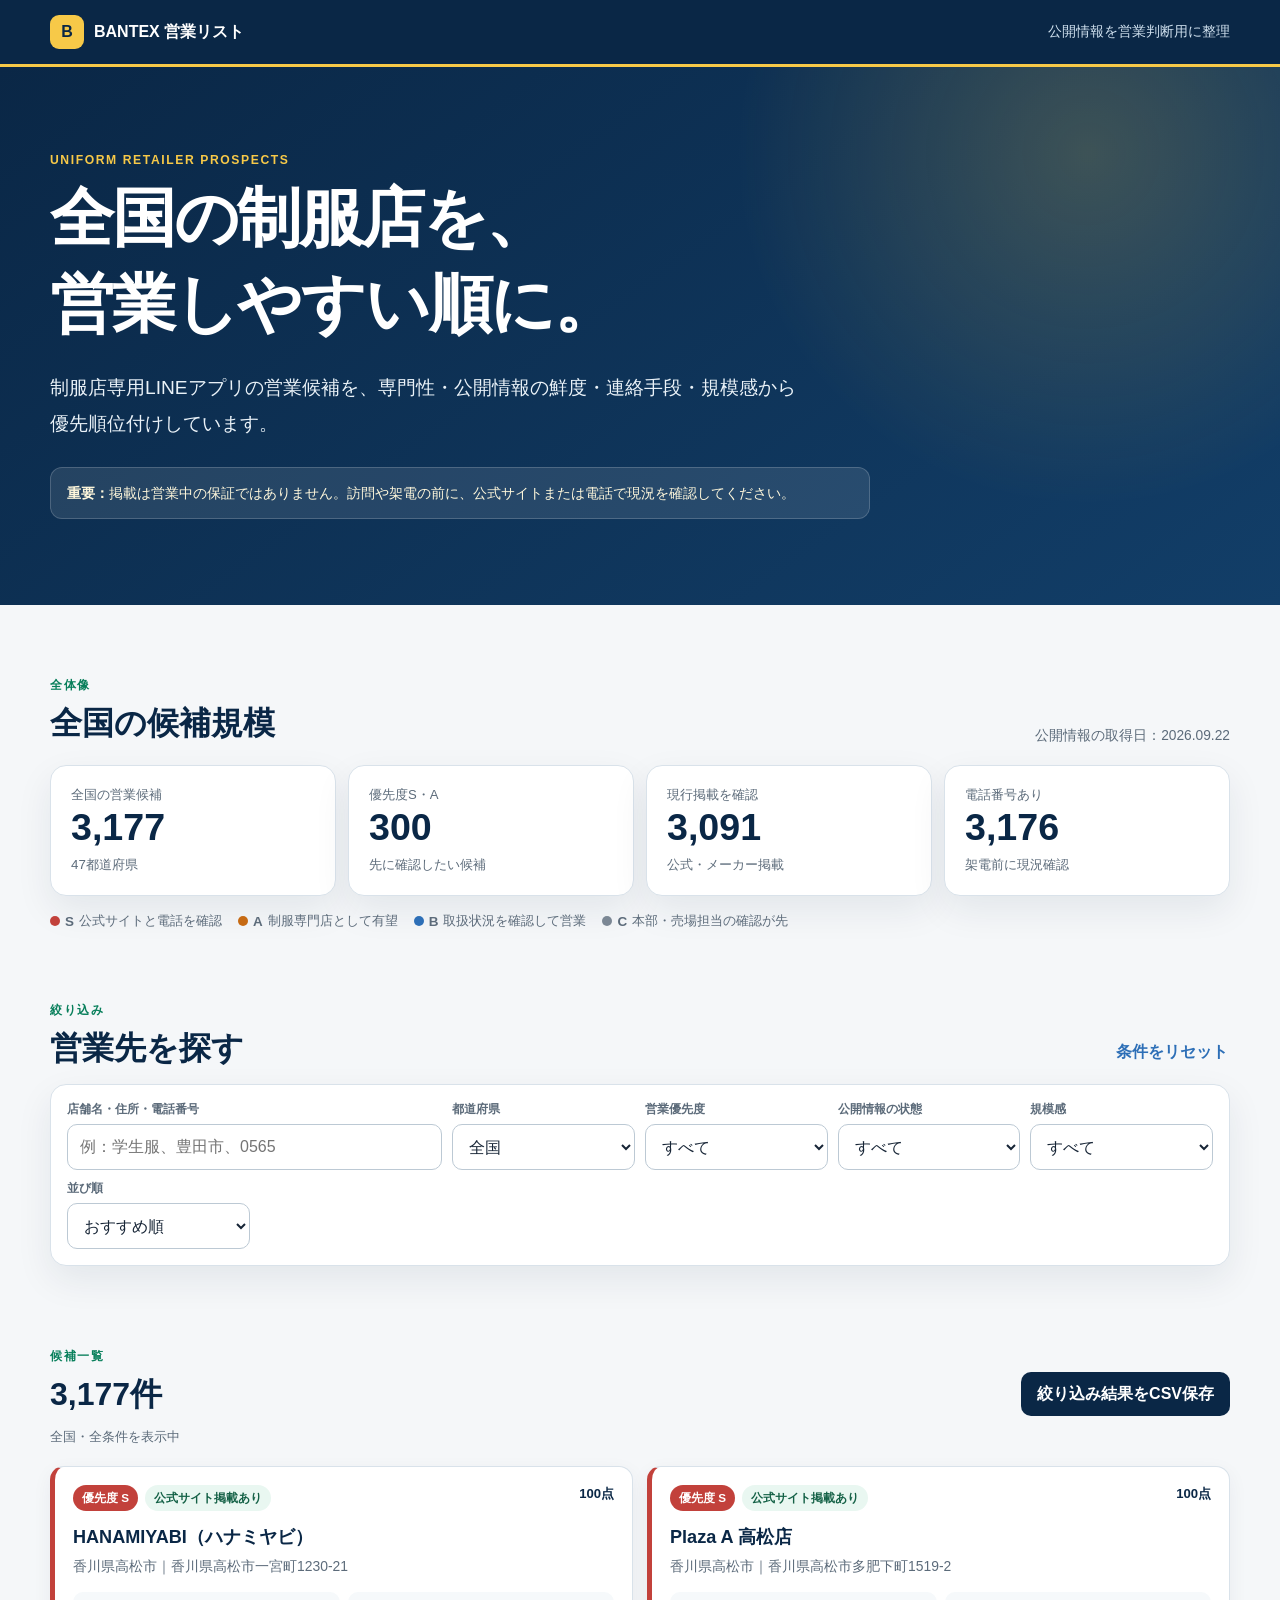
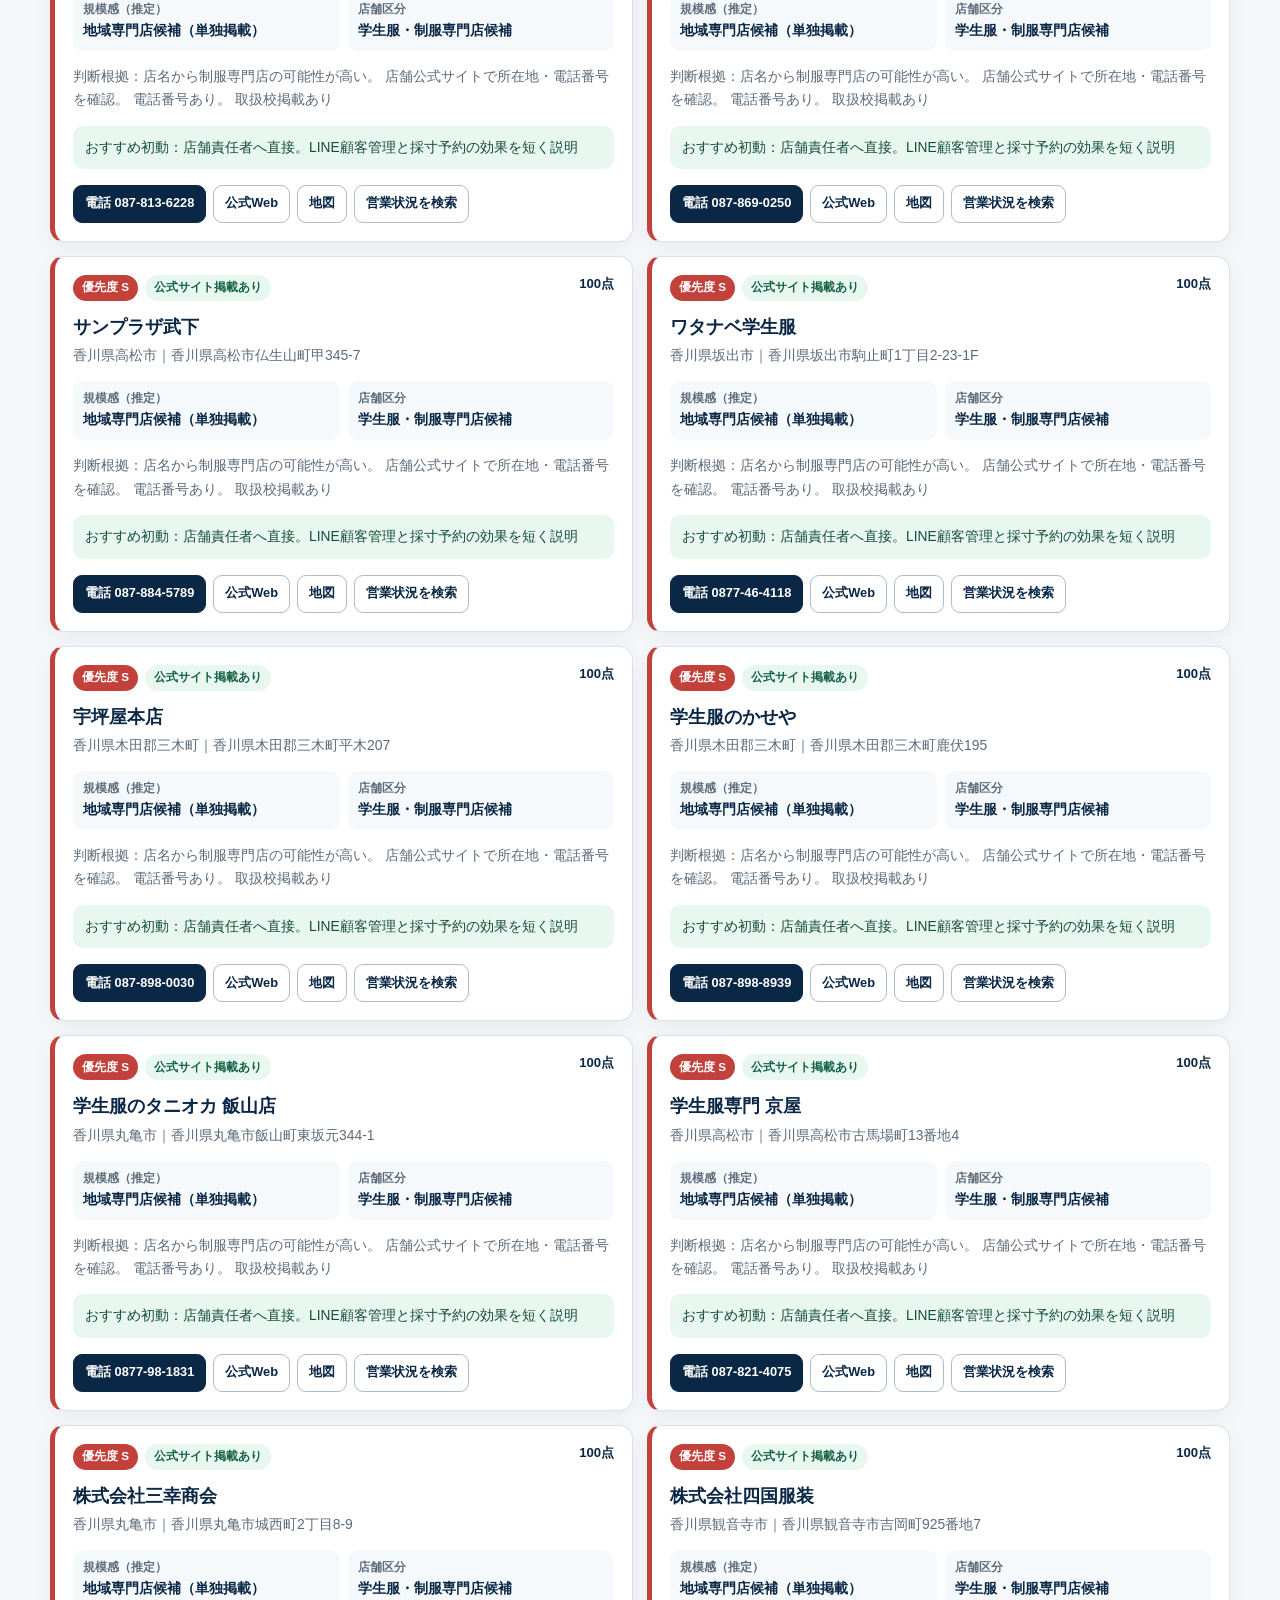
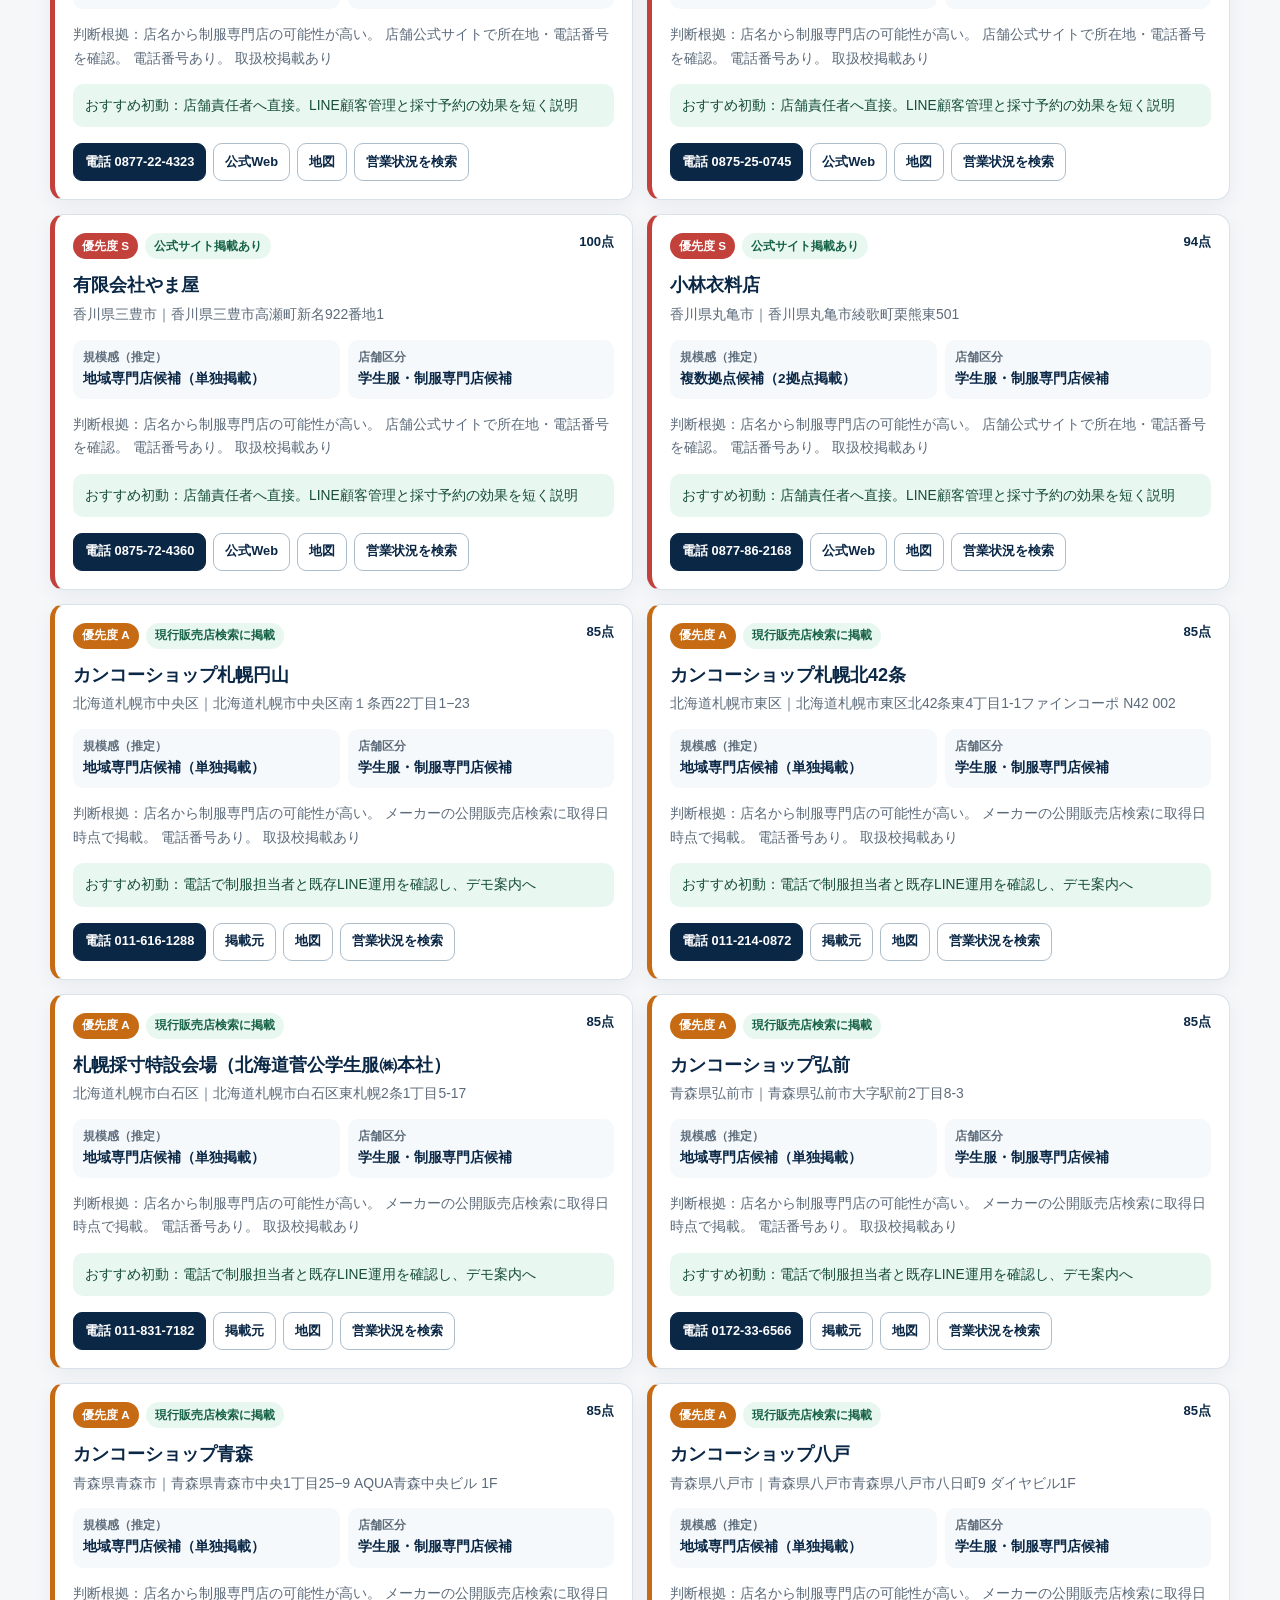
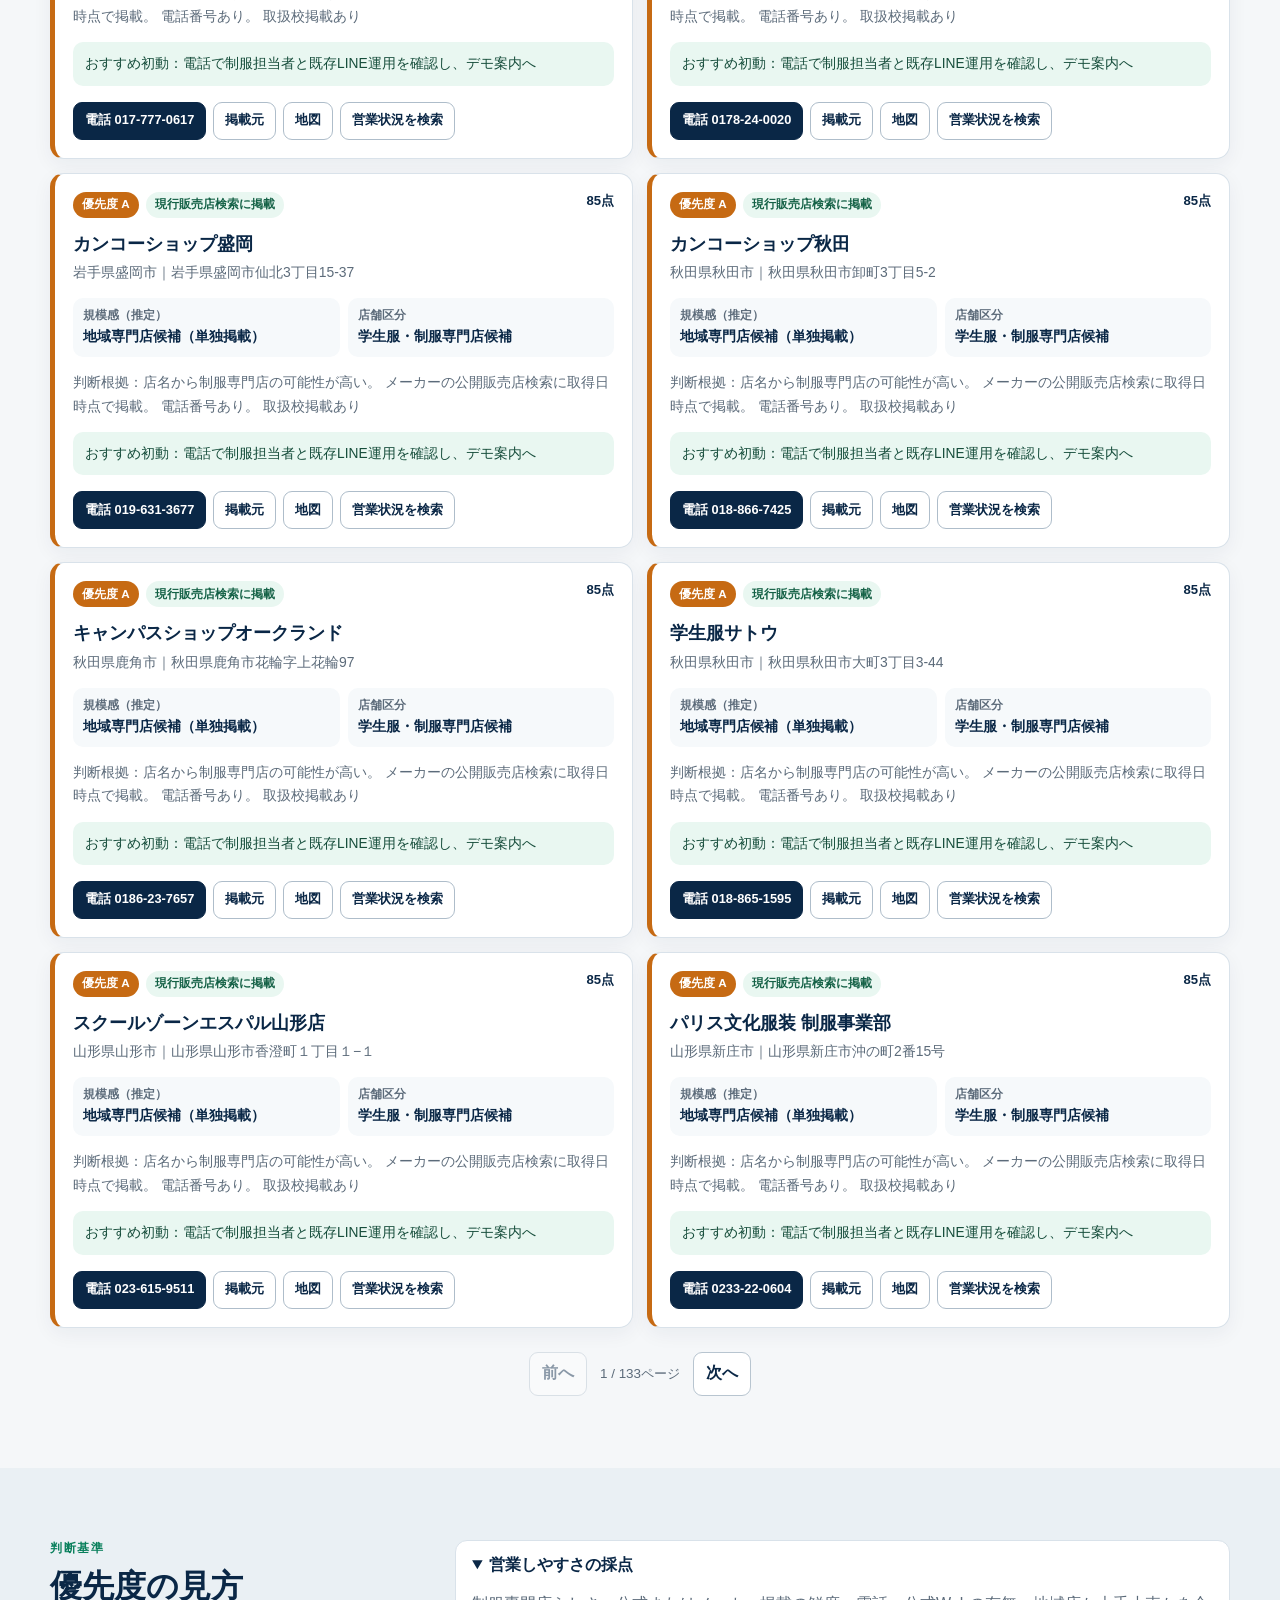
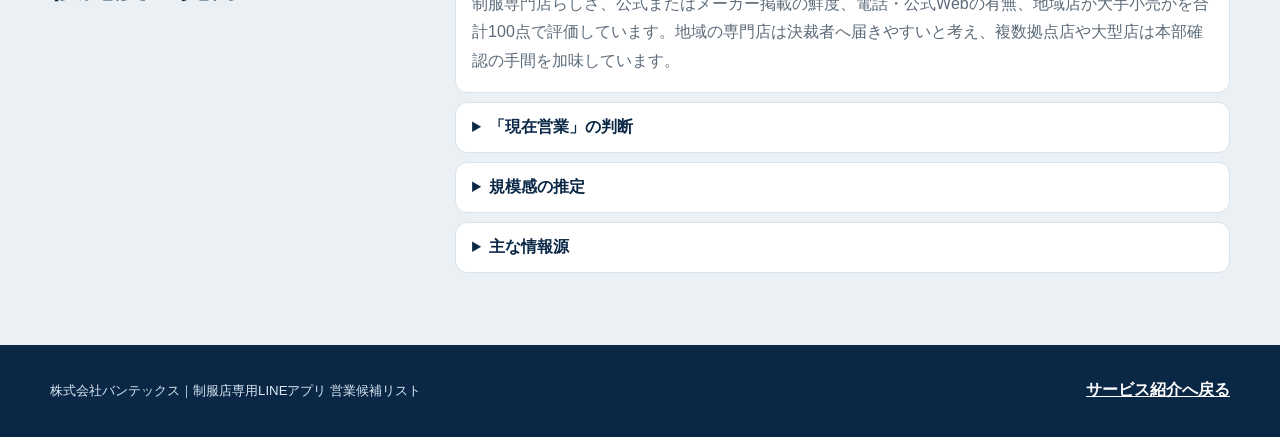
==== prospects/index.html @ 1dffc07b "Publish national uniform shop prospect directory" ====
<!doctype html>
<html lang="ja">
<head>
  <meta charset="utf-8">
  <meta name="viewport" content="width=device-width, initial-scale=1, viewport-fit=cover">
  <title>全国制服店 営業候補リスト｜BANTEX</title>
  <meta name="description" content="全国の制服販売店を、公開情報の鮮度、店舗規模の推定、営業しやすさで整理した営業候補一覧です。">
  <meta name="robots" content="noindex,nofollow,noarchive">
  <meta name="theme-color" content="#0a2746">
  <link rel="stylesheet" href="styles.css">
</head>
<body>
  <a class="skip-link" href="#results">一覧へ移動</a>

  <header class="site-header">
    <div class="header-inner">
      <a class="brand" href="../" aria-label="制服店専用LINEアプリの紹介ページへ戻る">
        <span class="brand-mark" aria-hidden="true">B</span>
        <span>BANTEX 営業リスト</span>
      </a>
      <p class="header-note">公開情報を営業判断用に整理</p>
    </div>
  </header>

  <main>
    <section class="hero" aria-labelledby="page-title">
      <div class="hero-inner">
        <p class="eyebrow">UNIFORM RETAILER PROSPECTS</p>
        <h1 id="page-title"><span class="phrase">全国の制服店を、</span><span class="phrase">営業しやすい順に。</span></h1>
        <p class="lead">制服店専用LINEアプリの営業候補を、専門性・公開情報の鮮度・連絡手段・規模感から優先順位付けしています。</p>
        <p class="caution"><strong>重要：</strong>掲載は営業中の保証ではありません。訪問や架電の前に、公式サイトまたは電話で現況を確認してください。</p>
      </div>
    </section>

    <section class="summary-section" aria-labelledby="summary-title">
      <div class="section-inner">
        <div class="section-heading">
          <div>
            <p class="section-kicker">全体像</p>
            <h2 id="summary-title">全国の候補規模</h2>
          </div>
          <p id="updatedAt" class="updated-at">集計中</p>
        </div>
        <div class="summary-grid" id="summaryGrid" aria-live="polite"></div>
        <div class="legend" aria-label="営業優先度の説明">
          <span><i class="priority-dot priority-s"></i><strong>S</strong> 公式サイトと電話を確認</span>
          <span><i class="priority-dot priority-a"></i><strong>A</strong> 制服専門店として有望</span>
          <span><i class="priority-dot priority-b"></i><strong>B</strong> 取扱状況を確認して営業</span>
          <span><i class="priority-dot priority-c"></i><strong>C</strong> 本部・売場担当の確認が先</span>
        </div>
      </div>
    </section>

    <section class="controls-section" aria-labelledby="filter-title">
      <div class="section-inner">
        <div class="section-heading compact">
          <div>
            <p class="section-kicker">絞り込み</p>
            <h2 id="filter-title">営業先を探す</h2>
          </div>
          <button id="resetButton" class="text-button" type="button">条件をリセット</button>
        </div>

        <form id="filterForm" class="filter-grid" role="search">
          <label class="field field-wide">
            <span>店舗名・住所・電話番号</span>
            <input id="searchInput" type="search" placeholder="例：学生服、豊田市、0565" autocomplete="off">
          </label>
          <label class="field">
            <span>都道府県</span>
            <select id="prefectureSelect"><option value="">全国</option></select>
          </label>
          <label class="field">
            <span>営業優先度</span>
            <select id="prioritySelect">
              <option value="">すべて</option>
              <option value="S">S：最優先</option>
              <option value="A">A：優先</option>
              <option value="B">B：確認後</option>
              <option value="C">C：低め</option>
            </select>
          </label>
          <label class="field">
            <span>公開情報の状態</span>
            <select id="statusSelect">
              <option value="">すべて</option>
              <option value="high">公式サイト掲載あり</option>
              <option value="medium">現行販売店検索に掲載</option>
              <option value="check">古い掲載・要確認</option>
            </select>
          </label>
          <label class="field">
            <span>規模感</span>
            <select id="scaleSelect">
              <option value="">すべて</option>
              <option value="specialist">地域専門店</option>
              <option value="multi">複数拠点候補</option>
              <option value="local">地域小売店</option>
              <option value="large">大型小売・百貨店等</option>
            </select>
          </label>
          <label class="field">
            <span>並び順</span>
            <select id="sortSelect">
              <option value="priority">おすすめ順</option>
              <option value="prefecture">都道府県順</option>
              <option value="name">店舗名順</option>
            </select>
          </label>
        </form>
      </div>
    </section>

    <section id="results" class="results-section" aria-labelledby="results-title">
      <div class="section-inner">
        <div class="results-toolbar">
          <div>
            <p class="section-kicker">候補一覧</p>
            <h2 id="results-title"><span id="resultCount">0</span>件</h2>
          </div>
          <button id="downloadButton" class="download-button" type="button">絞り込み結果をCSV保存</button>
        </div>

        <div id="activeFilters" class="active-filters" aria-live="polite"></div>
        <div id="storeList" class="store-list"></div>
        <p id="emptyState" class="empty-state" hidden>条件に一致する候補がありません。絞り込み条件を変えてください。</p>
        <nav id="pagination" class="pagination" aria-label="一覧のページ送り"></nav>
      </div>
    </section>

    <section class="method-section" aria-labelledby="method-title">
      <div class="section-inner method-grid">
        <div>
          <p class="section-kicker">判断基準</p>
          <h2 id="method-title">優先度の見方</h2>
        </div>
        <div class="method-copy">
          <details open>
            <summary>営業しやすさの採点</summary>
            <p>制服専門店らしさ、公式またはメーカー掲載の鮮度、電話・公式Webの有無、地域店か大手小売かを合計100点で評価しています。地域の専門店は決裁者へ届きやすいと考え、複数拠点店や大型店は本部確認の手間を加味しています。</p>
          </details>
          <details>
            <summary>「現在営業」の判断</summary>
            <p>「公式サイト掲載あり」は店舗公式ページ、「現行販売店検索に掲載」はカンコー学生服の公開検索で取得日に掲載を確認したものです。どちらも営業中を保証するものではありません。「古い掲載・要確認」は掲載日の古い福井県の販売店情報で、電話確認を前提にしています。</p>
          </details>
          <details>
            <summary>規模感の推定</summary>
            <p>店舗名、業態、同系列と考えられる掲載拠点数から「地域専門店」「複数拠点候補」「地域小売店」「大型小売・百貨店等」に分類しています。法人規模や売上高を確認したものではないため、営業前の仮説として使用してください。</p>
          </details>
          <details>
            <summary>主な情報源</summary>
            <p><a href="https://kanko-gakuseifuku.co.jp/shopinfo/map" target="_blank" rel="noopener noreferrer">カンコー学生服 全国販売店検索</a>、<a href="http://www.yamako8.info/school/" target="_blank" rel="noopener noreferrer">山耕学生服販売店ナビ</a>、香川県内店舗の公式サイトです。各カードの「掲載元」「公式Web」「地図」「営業状況を検索」から確認できます。</p>
          </details>
        </div>
      </div>
    </section>
  </main>

  <footer>
    <div class="footer-inner">
      <p>株式会社バンテックス｜制服店専用LINEアプリ 営業候補リスト</p>
      <a href="../">サービス紹介へ戻る</a>
    </div>
  </footer>

  <script src="stores.js"></script>
  <script src="app.js"></script>
</body>
</html>
---- prospects/styles.css ----
:root {
  color-scheme: light;
  --navy: #0a2746;
  --navy-2: #123e68;
  --green: #087f5b;
  --green-pale: #e9f7f1;
  --yellow: #f7c948;
  --red: #c2413b;
  --orange: #c66a13;
  --blue: #2d6fb7;
  --ink: #172536;
  --muted: #5c6b7a;
  --line: #d9e2ea;
  --paper: #f5f7f9;
  --white: #fff;
  --shadow: 0 14px 36px rgba(10, 39, 70, .08);
}

*, *::before, *::after { box-sizing: border-box; }

html {
  scroll-behavior: smooth;
  background: var(--paper);
}

body {
  margin: 0;
  min-width: 0;
  color: var(--ink);
  background: var(--paper);
  font-family: "Noto Sans JP", "Hiragino Sans", "Yu Gothic", "YuGothic", sans-serif;
  line-break: strict;
}

button, input, select { font: inherit; }
button, a { -webkit-tap-highlight-color: transparent; }
a { color: var(--blue); }

.skip-link {
  position: fixed;
  z-index: 100;
  top: 8px;
  left: 8px;
  padding: 10px 14px;
  color: #fff;
  background: var(--navy);
  border-radius: 8px;
  transform: translateY(-160%);
}
.skip-link:focus { transform: none; }

.site-header {
  color: #fff;
  background: var(--navy);
  border-bottom: 3px solid var(--yellow);
}

.header-inner,
.hero-inner,
.section-inner,
.footer-inner {
  width: min(1180px, calc(100% - 32px));
  margin-inline: auto;
}

.header-inner {
  min-height: 64px;
  display: flex;
  align-items: center;
  justify-content: space-between;
  gap: 16px;
}

.brand {
  min-width: 0;
  display: inline-flex;
  align-items: center;
  gap: 10px;
  color: #fff;
  font-weight: 800;
  text-decoration: none;
}

.brand-mark {
  width: 34px;
  height: 34px;
  flex: 0 0 34px;
  display: grid;
  place-items: center;
  color: var(--navy);
  background: var(--yellow);
  border-radius: 9px;
}

.header-note { margin: 0; color: #cfe0ee; font-size: .85rem; }

.hero {
  color: #fff;
  background:
    radial-gradient(circle at 85% 16%, rgba(247, 201, 72, .2), transparent 22rem),
    linear-gradient(145deg, var(--navy) 0%, var(--navy-2) 100%);
}

.hero-inner { padding-block: clamp(46px, 7vw, 86px); }
.eyebrow, .section-kicker {
  margin: 0 0 8px;
  color: var(--green);
  font-size: .76rem;
  font-weight: 900;
  letter-spacing: .13em;
}
.hero .eyebrow { color: var(--yellow); }

h1, h2, h3 {
  line-height: 1.35;
  line-break: strict;
  text-wrap: balance;
}

h1 {
  max-width: 850px;
  margin: 0;
  font-size: clamp(2rem, 5vw, 4.2rem);
  letter-spacing: -.035em;
}

h2 { margin: 0; color: var(--navy); font-size: clamp(1.4rem, 3vw, 2rem); }
h3 { margin: 0; color: var(--navy); font-size: 1.13rem; }
.phrase { display: inline-block; max-width: 100%; white-space: nowrap; }
.lead {
  max-width: 760px;
  margin: 22px 0 0;
  color: #eaf2f8;
  font-size: clamp(1rem, 1.8vw, 1.2rem);
  line-height: 1.9;
  text-wrap: pretty;
}

.caution {
  max-width: 820px;
  margin: 24px 0 0;
  padding: 13px 16px;
  color: #fff8dc;
  background: rgba(255, 255, 255, .1);
  border: 1px solid rgba(255, 255, 255, .18);
  border-radius: 12px;
  font-size: .9rem;
  line-height: 1.7;
}

.summary-section,
.controls-section,
.results-section,
.method-section { padding-block: clamp(36px, 6vw, 72px); }
.controls-section { padding-top: 0; }
.results-section { padding-top: 10px; }
.method-section { background: #eaf0f4; }

.section-heading,
.results-toolbar {
  display: flex;
  align-items: end;
  justify-content: space-between;
  gap: 18px;
  margin-bottom: 20px;
}

.section-heading.compact { margin-bottom: 14px; }
.updated-at { margin: 0; color: var(--muted); font-size: .86rem; text-align: right; }

.summary-grid {
  display: grid;
  grid-template-columns: repeat(4, minmax(0, 1fr));
  gap: 12px;
}

.summary-card {
  min-width: 0;
  padding: 20px;
  background: var(--white);
  border: 1px solid var(--line);
  border-radius: 16px;
  box-shadow: var(--shadow);
}

.summary-card span { display: block; color: var(--muted); font-size: .82rem; }
.summary-card strong {
  display: block;
  margin-top: 5px;
  color: var(--navy);
  font-size: clamp(1.65rem, 3vw, 2.35rem);
  line-height: 1;
}
.summary-card small { display: block; margin-top: 8px; color: var(--muted); line-height: 1.5; }

.legend {
  display: flex;
  flex-wrap: wrap;
  gap: 8px 16px;
  margin-top: 16px;
  color: var(--muted);
  font-size: .84rem;
}

.legend span { display: inline-flex; align-items: center; gap: 5px; }
.priority-dot { width: 10px; height: 10px; border-radius: 50%; }
.priority-s { background: var(--red); }
.priority-a { background: var(--orange); }
.priority-b { background: var(--blue); }
.priority-c { background: #7b8794; }

.filter-grid {
  display: grid;
  grid-template-columns: repeat(6, minmax(0, 1fr));
  gap: 10px;
  padding: 16px;
  background: var(--white);
  border: 1px solid var(--line);
  border-radius: 16px;
  box-shadow: var(--shadow);
}

.field { min-width: 0; }
.field-wide { grid-column: span 2; }
.field span { display: block; margin: 0 0 6px; color: var(--muted); font-size: .78rem; font-weight: 700; }
.field input,
.field select {
  width: 100%;
  min-width: 0;
  max-width: 100%;
  min-height: 46px;
  padding: 10px 12px;
  color: var(--ink);
  background: #fff;
  border: 1px solid #bcc9d4;
  border-radius: 10px;
}
.field input:focus,
.field select:focus { outline: 3px solid rgba(45, 111, 183, .2); border-color: var(--blue); }

.text-button {
  padding: 7px 2px;
  color: var(--blue);
  background: transparent;
  border: 0;
  font-weight: 700;
  cursor: pointer;
}

.download-button {
  min-height: 44px;
  padding: 10px 16px;
  color: #fff;
  background: var(--navy);
  border: 0;
  border-radius: 10px;
  font-weight: 800;
  cursor: pointer;
}
.download-button:hover { background: var(--navy-2); }

.active-filters { min-height: 22px; margin: -8px 0 16px; color: var(--muted); font-size: .84rem; }
.store-list { display: grid; grid-template-columns: repeat(2, minmax(0, 1fr)); gap: 14px; }

.store-card {
  min-width: 0;
  display: flex;
  flex-direction: column;
  gap: 14px;
  padding: 18px;
  background: var(--white);
  border: 1px solid var(--line);
  border-left: 5px solid #7b8794;
  border-radius: 14px;
  box-shadow: 0 6px 20px rgba(10, 39, 70, .055);
}
.store-card[data-priority="S"] { border-left-color: var(--red); }
.store-card[data-priority="A"] { border-left-color: var(--orange); }
.store-card[data-priority="B"] { border-left-color: var(--blue); }

.card-top,
.badges,
.link-row {
  display: flex;
  flex-wrap: wrap;
  align-items: center;
  gap: 7px;
}
.card-top { justify-content: space-between; align-items: flex-start; }
.badges { min-width: 0; }

.badge {
  display: inline-flex;
  align-items: center;
  min-height: 26px;
  padding: 4px 9px;
  border-radius: 999px;
  font-size: .73rem;
  font-weight: 800;
  white-space: nowrap;
}
.badge-priority { color: #fff; background: #7b8794; }
.store-card[data-priority="S"] .badge-priority { background: var(--red); }
.store-card[data-priority="A"] .badge-priority { background: var(--orange); }
.store-card[data-priority="B"] .badge-priority { background: var(--blue); }
.badge-status { color: #146146; background: var(--green-pale); }
.badge-check { color: #8a4c0d; background: #fff4df; }
.score { color: var(--navy); font-size: .82rem; font-weight: 900; white-space: nowrap; }

.store-title { min-width: 0; }
.store-title p { margin: 5px 0 0; color: var(--muted); font-size: .87rem; line-height: 1.65; }

.signal-grid {
  display: grid;
  grid-template-columns: repeat(2, minmax(0, 1fr));
  gap: 8px;
}
.signal {
  min-width: 0;
  padding: 10px;
  background: #f6f9fb;
  border-radius: 10px;
}
.signal span { display: block; color: var(--muted); font-size: .72rem; font-weight: 700; }
.signal strong { display: block; margin-top: 3px; color: var(--navy); font-size: .85rem; line-height: 1.55; }

.reason,
.approach {
  margin: 0;
  font-size: .86rem;
  line-height: 1.7;
  text-wrap: pretty;
}
.reason { color: var(--muted); }
.approach { padding: 10px 12px; color: #164d3b; background: var(--green-pale); border-radius: 10px; }

.link-row { margin-top: auto; padding-top: 2px; }
.card-link {
  display: inline-flex;
  align-items: center;
  justify-content: center;
  min-height: 38px;
  padding: 8px 11px;
  color: var(--navy);
  background: #fff;
  border: 1px solid #aebdca;
  border-radius: 9px;
  font-size: .8rem;
  font-weight: 800;
  text-decoration: none;
  white-space: nowrap;
}
.card-link.primary { color: #fff; background: var(--navy); border-color: var(--navy); }
.card-link:hover { border-color: var(--navy); }

.empty-state { padding: 42px 16px; text-align: center; color: var(--muted); background: #fff; border-radius: 14px; }
.pagination { display: flex; flex-wrap: wrap; justify-content: center; align-items: center; gap: 8px; margin-top: 24px; }
.page-button {
  min-width: 44px;
  min-height: 44px;
  padding: 8px 12px;
  color: var(--navy);
  background: #fff;
  border: 1px solid #b8c5d0;
  border-radius: 9px;
  font-weight: 800;
  cursor: pointer;
}
.page-button[aria-current="page"] { color: #fff; background: var(--navy); border-color: var(--navy); }
.page-button:disabled { opacity: .45; cursor: default; }
.page-info { padding: 0 5px; color: var(--muted); font-size: .84rem; }

.method-grid { display: grid; grid-template-columns: minmax(190px, .65fr) minmax(0, 1.35fr); gap: 32px; }
.method-copy { min-width: 0; }
.method-copy details { background: #fff; border: 1px solid var(--line); border-radius: 12px; }
.method-copy details + details { margin-top: 9px; }
.method-copy summary { padding: 14px 16px; color: var(--navy); font-weight: 800; cursor: pointer; }
.method-copy p { margin: 0; padding: 0 16px 16px; color: var(--muted); line-height: 1.8; text-wrap: pretty; }

footer { color: #d9e7f2; background: var(--navy); }
.footer-inner { min-height: 92px; display: flex; align-items: center; justify-content: space-between; gap: 18px; }
.footer-inner p { margin: 0; font-size: .83rem; }
.footer-inner a { color: #fff; font-weight: 700; }

@media (max-width: 900px) {
  .summary-grid { grid-template-columns: repeat(2, minmax(0, 1fr)); }
  .filter-grid { grid-template-columns: repeat(2, minmax(0, 1fr)); }
  .field-wide { grid-column: span 2; }
  .store-list { grid-template-columns: 1fr; }
}

@media (max-width: 600px) {
  .header-inner,
  .hero-inner,
  .section-inner,
  .footer-inner { width: min(100% - 24px, 1180px); }
  .header-inner { min-height: 58px; }
  .header-note { display: none; }
  .brand { font-size: .9rem; }
  .hero-inner { padding-block: 40px; }
  h1 { font-size: clamp(1.9rem, 10vw, 2.65rem); }
  .phrase { white-space: normal; }
  .summary-grid { grid-template-columns: 1fr 1fr; gap: 8px; }
  .summary-card { padding: 14px; }
  .summary-card strong { font-size: 1.7rem; }
  .section-heading,
  .results-toolbar { align-items: flex-start; }
  .section-heading { flex-direction: column; }
  .section-heading.compact,
  .results-toolbar { flex-direction: row; }
  .updated-at { text-align: left; }
  .filter-grid { grid-template-columns: 1fr; padding: 12px; }
  .field-wide { grid-column: span 1; }
  .download-button { max-width: 165px; font-size: .78rem; }
  .store-card { padding: 15px; }
  .signal-grid { grid-template-columns: 1fr; }
  .card-link { flex: 1 1 calc(50% - 7px); }
  .method-grid { grid-template-columns: 1fr; gap: 18px; }
  .footer-inner { flex-direction: column; align-items: flex-start; justify-content: center; }
}

@media (max-width: 350px) {
  .summary-grid { grid-template-columns: 1fr; }
  .section-heading.compact,
  .results-toolbar { flex-direction: column; }
  .download-button { width: 100%; max-width: none; }
  .card-link { flex-basis: 100%; }
}

@media (prefers-reduced-motion: reduce) {
  html { scroll-behavior: auto; }
}
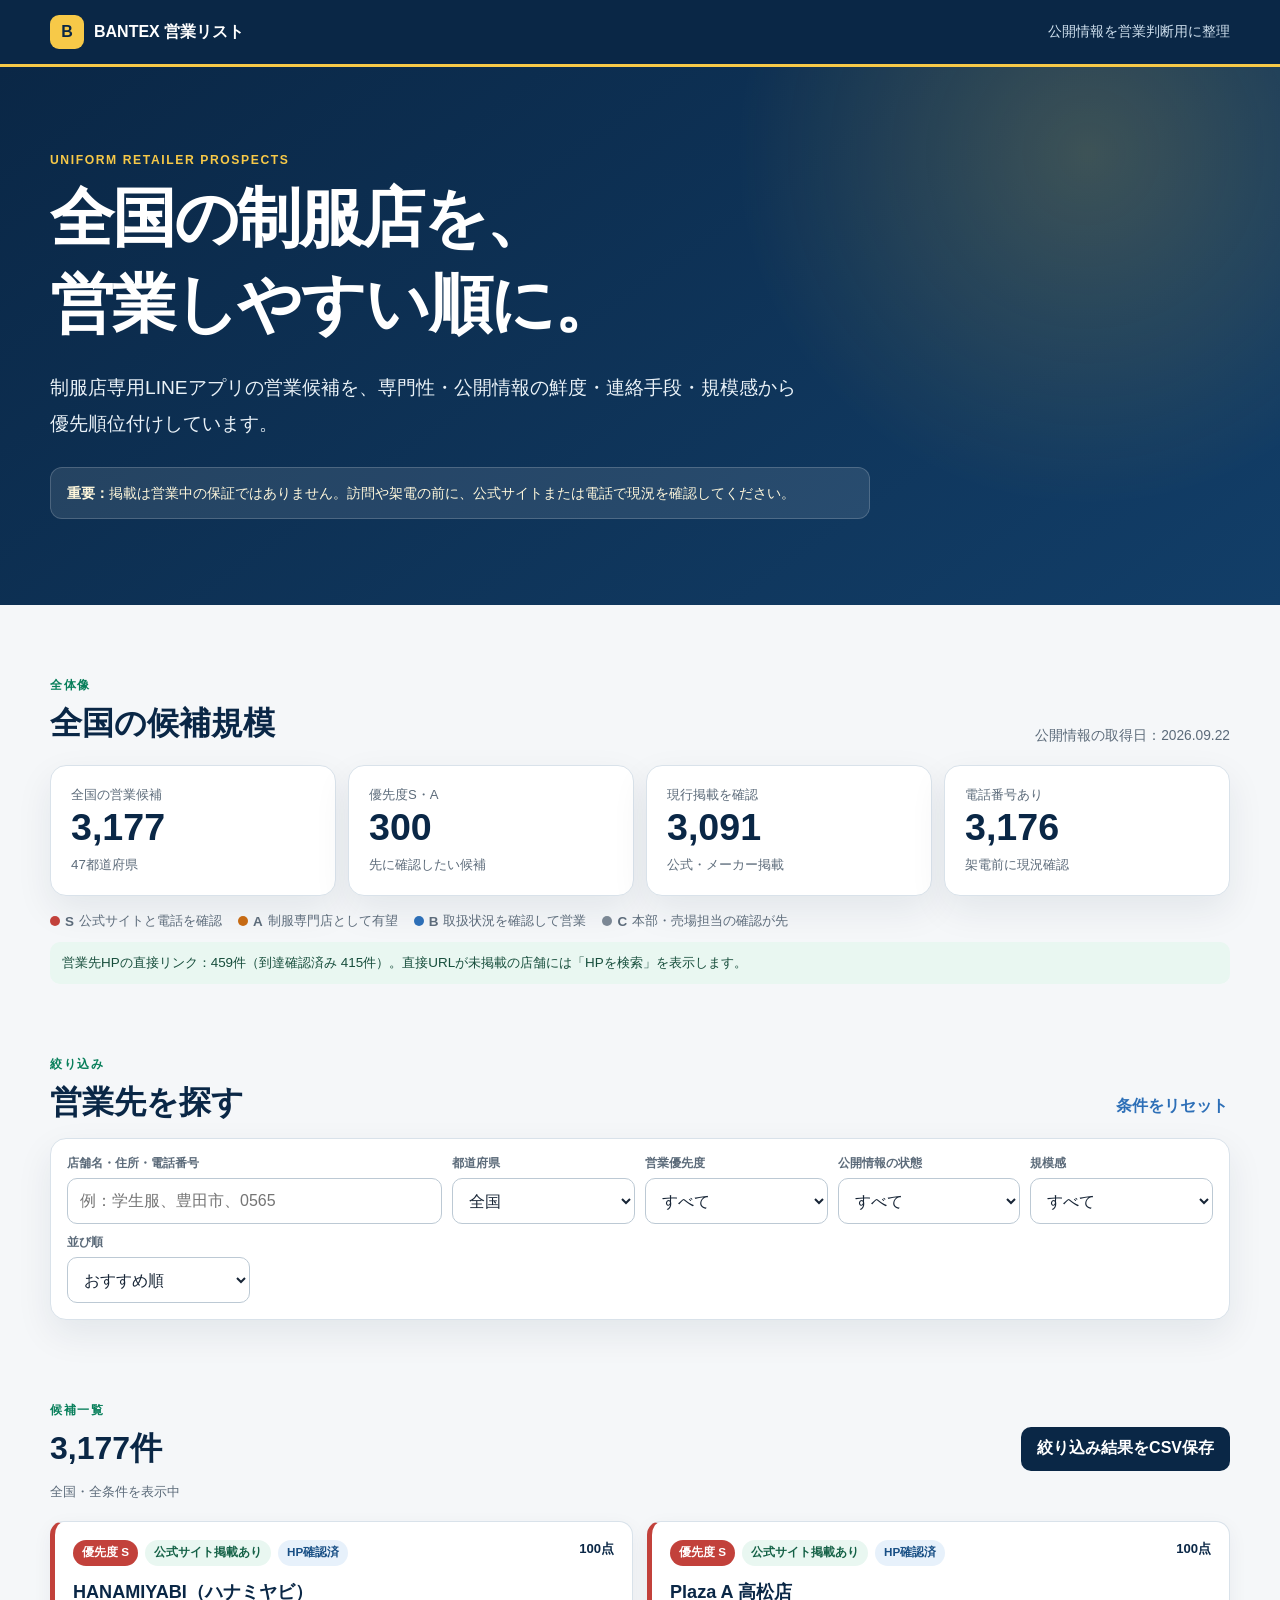
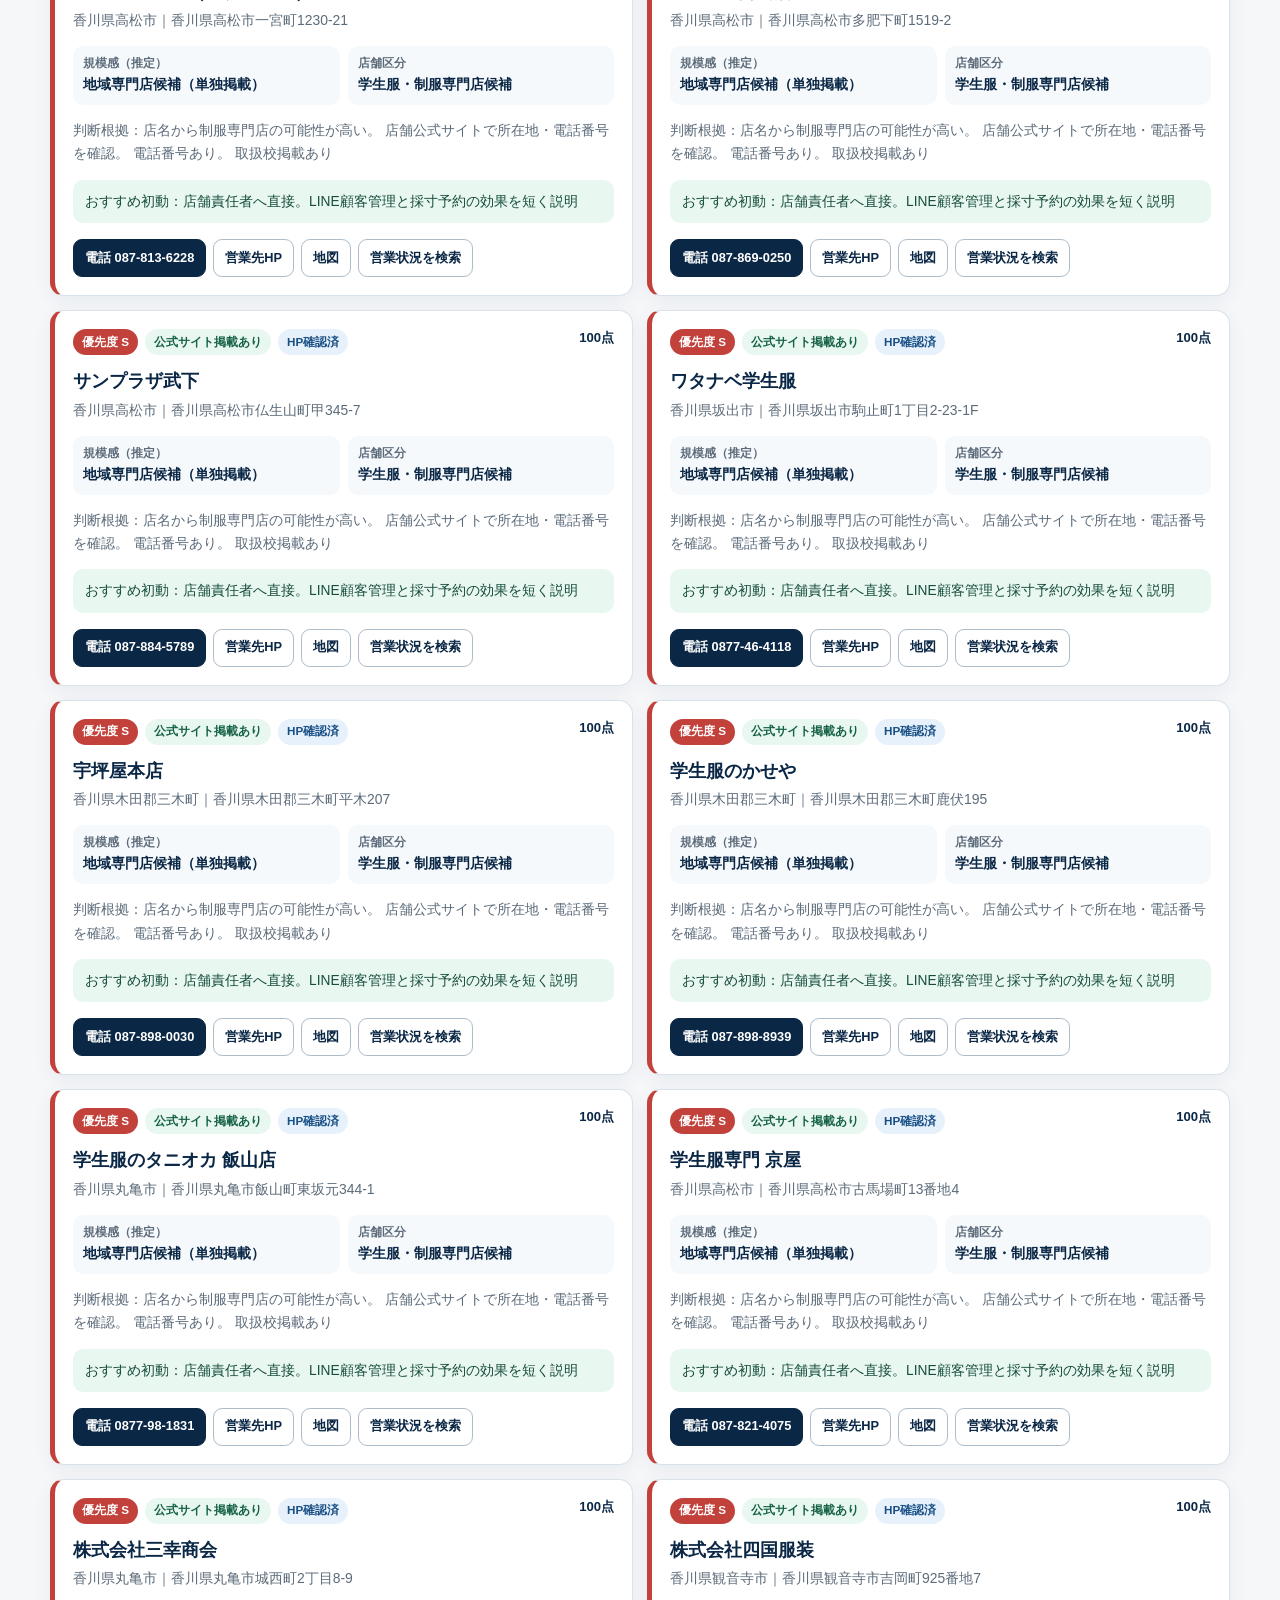
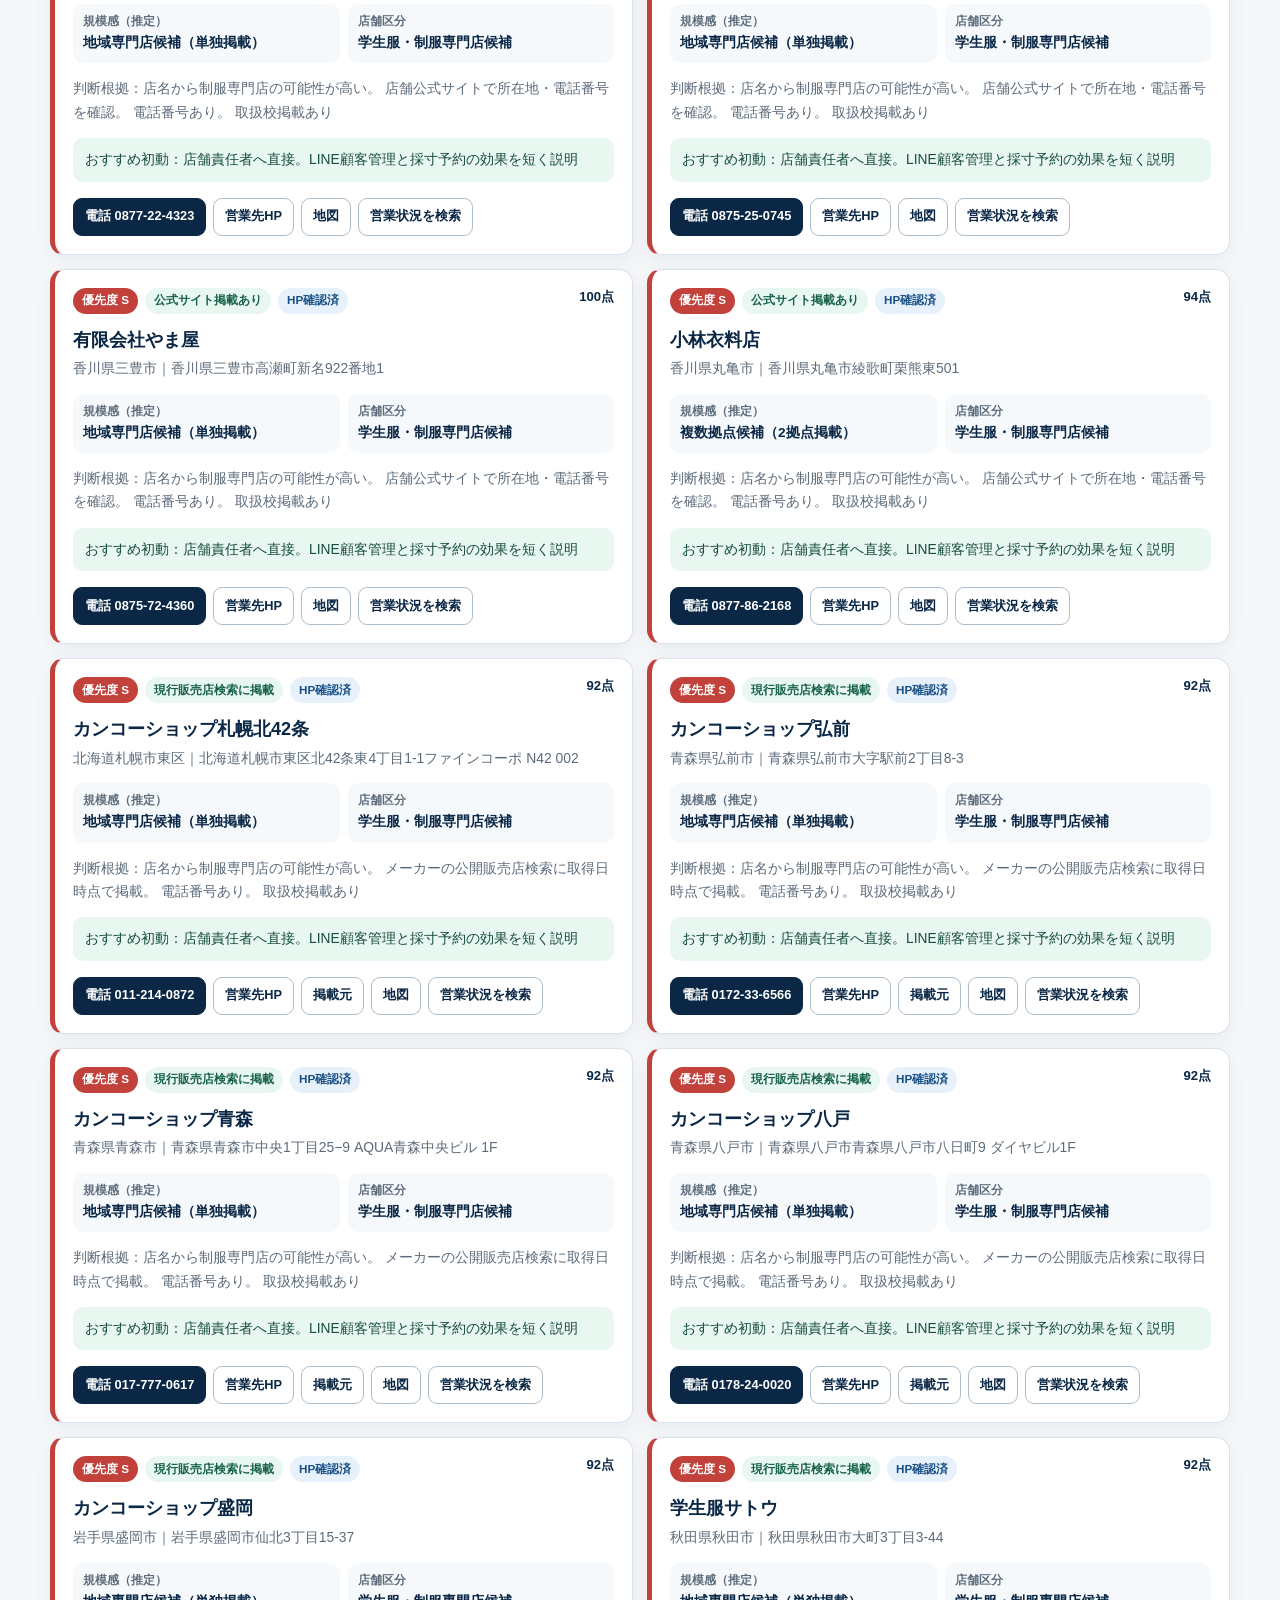
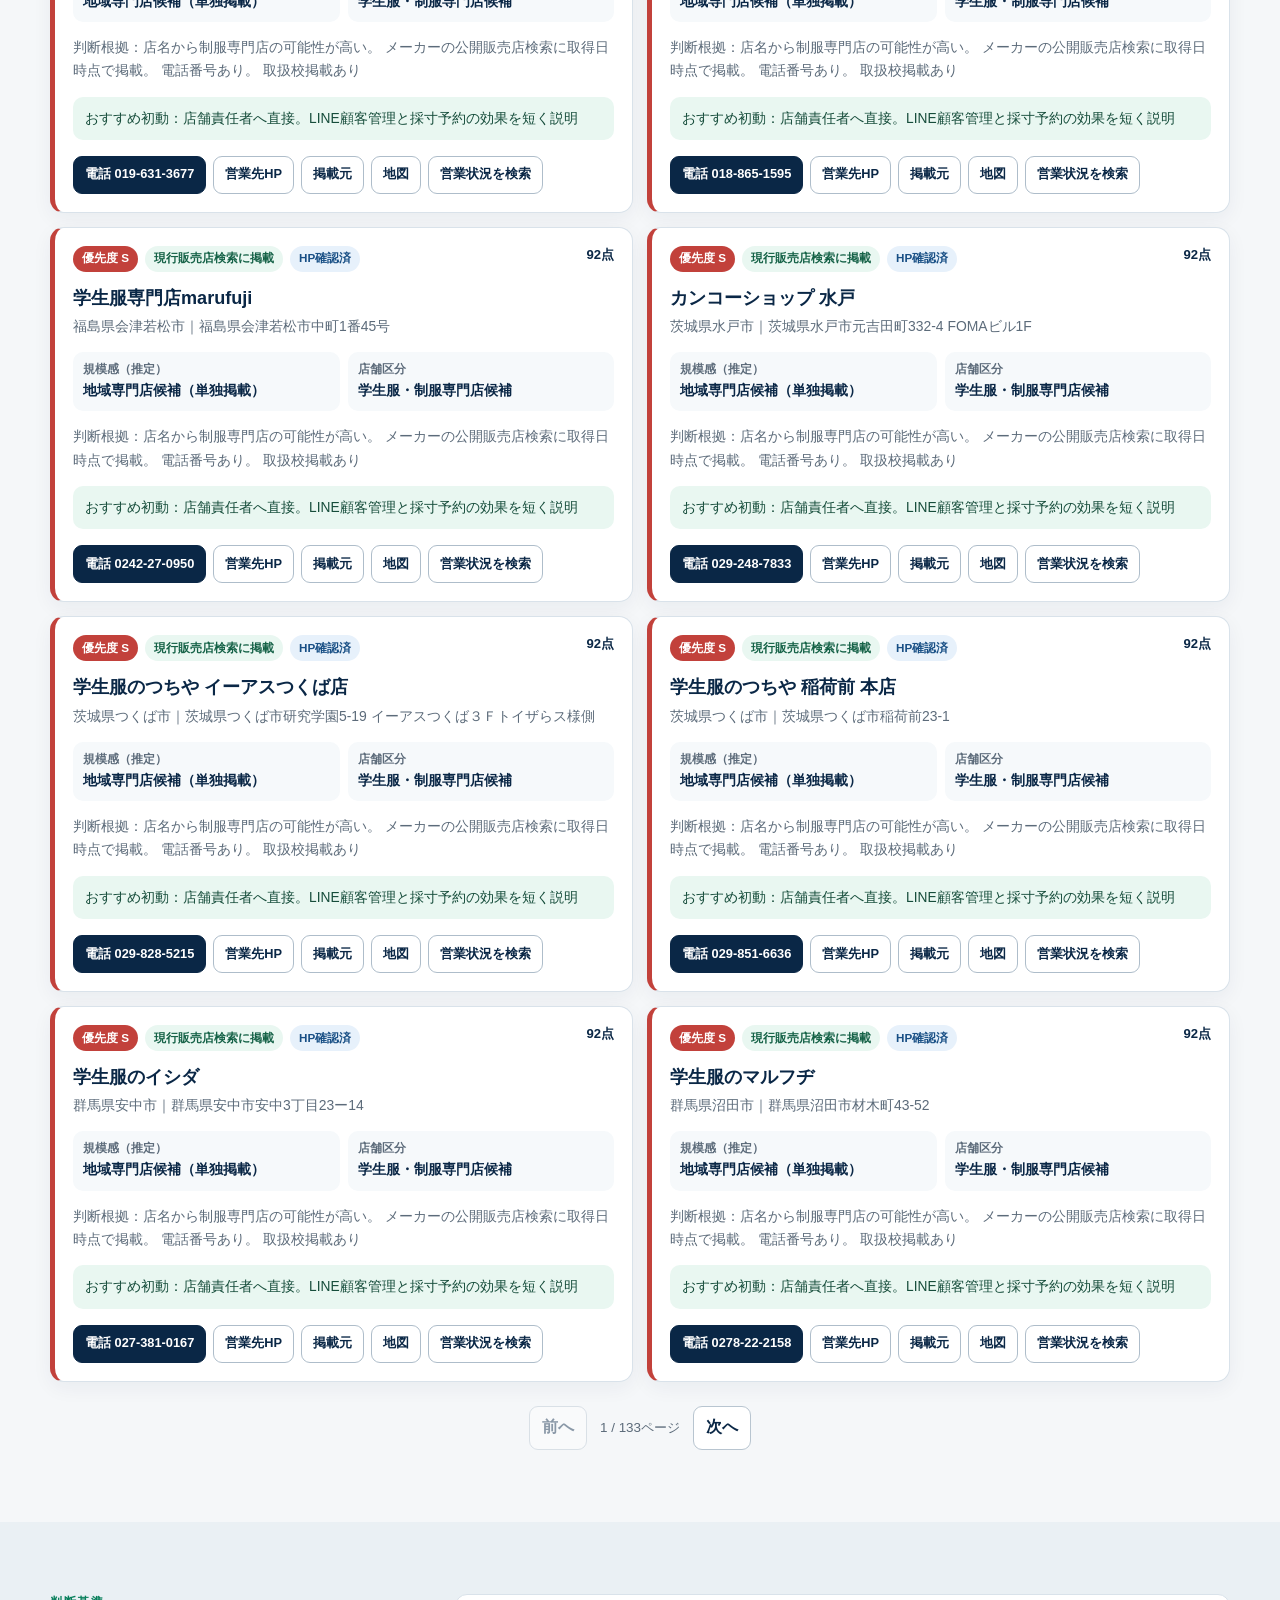
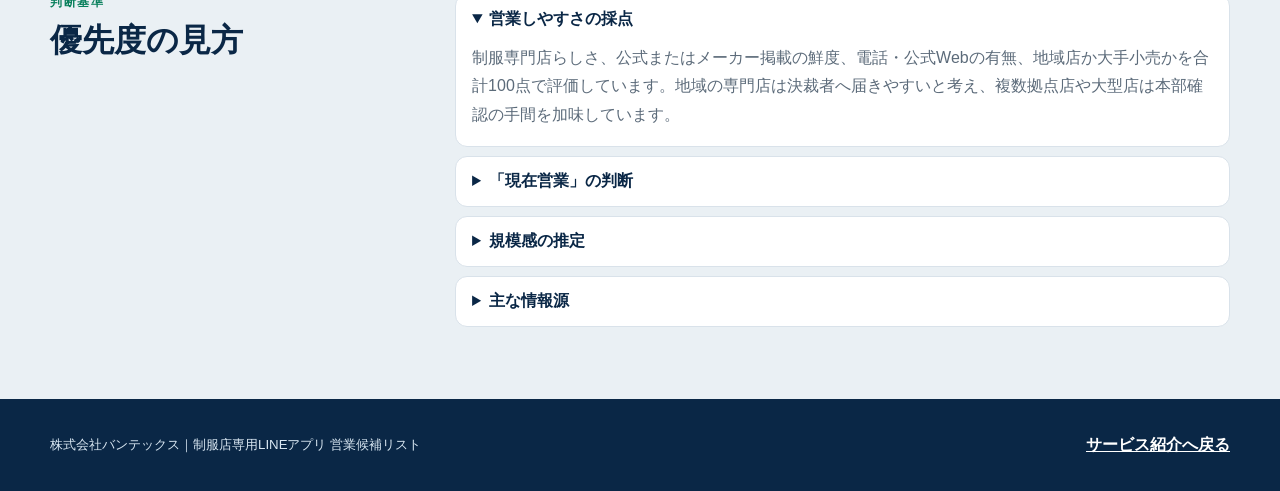
==== commit a2d9e41d: "Add official retailer website links" ====
--- a/prospects/index.html
+++ b/prospects/index.html
@@ -48,6 +48,7 @@
           <span><i class="priority-dot priority-b"></i><strong>B</strong> 取扱状況を確認して営業</span>
           <span><i class="priority-dot priority-c"></i><strong>C</strong> 本部・売場担当の確認が先</span>
         </div>
+        <p id="hpCoverage" class="hp-coverage"></p>
       </div>
     </section>
 
@@ -149,7 +150,7 @@
           </details>
           <details>
             <summary>主な情報源</summary>
-            <p><a href="https://kanko-gakuseifuku.co.jp/shopinfo/map" target="_blank" rel="noopener noreferrer">カンコー学生服 全国販売店検索</a>、<a href="http://www.yamako8.info/school/" target="_blank" rel="noopener noreferrer">山耕学生服販売店ナビ</a>、香川県内店舗の公式サイトです。各カードの「掲載元」「公式Web」「地図」「営業状況を検索」から確認できます。</p>
+            <p><a href="https://kanko-gakuseifuku.co.jp/shopinfo/map" target="_blank" rel="noopener noreferrer">カンコー学生服 全国販売店検索</a>、<a href="http://www.yamako8.info/school/" target="_blank" rel="noopener noreferrer">山耕学生服販売店ナビ</a>、香川県内店舗の公式サイトです。各カードの「営業先HP」「HPを検索」「掲載元」「地図」「営業状況を検索」から確認できます。</p>
           </details>
         </div>
       </div>
--- a/prospects/styles.css
+++ b/prospects/styles.css
@@ -203,6 +203,15 @@
 }
 
 .legend span { display: inline-flex; align-items: center; gap: 5px; }
+.hp-coverage {
+  margin: 12px 0 0;
+  padding: 10px 12px;
+  color: #164d3b;
+  background: var(--green-pale);
+  border-radius: 10px;
+  font-size: .84rem;
+  line-height: 1.65;
+}
 .priority-dot { width: 10px; height: 10px; border-radius: 50%; }
 .priority-s { background: var(--red); }
 .priority-a { background: var(--orange); }
@@ -304,6 +313,7 @@
 .store-card[data-priority="A"] .badge-priority { background: var(--orange); }
 .store-card[data-priority="B"] .badge-priority { background: var(--blue); }
 .badge-status { color: #146146; background: var(--green-pale); }
+.badge-web { color: #184f85; background: #e7f1fb; }
 .badge-check { color: #8a4c0d; background: #fff4df; }
 .score { color: var(--navy); font-size: .82rem; font-weight: 900; white-space: nowrap; }
 
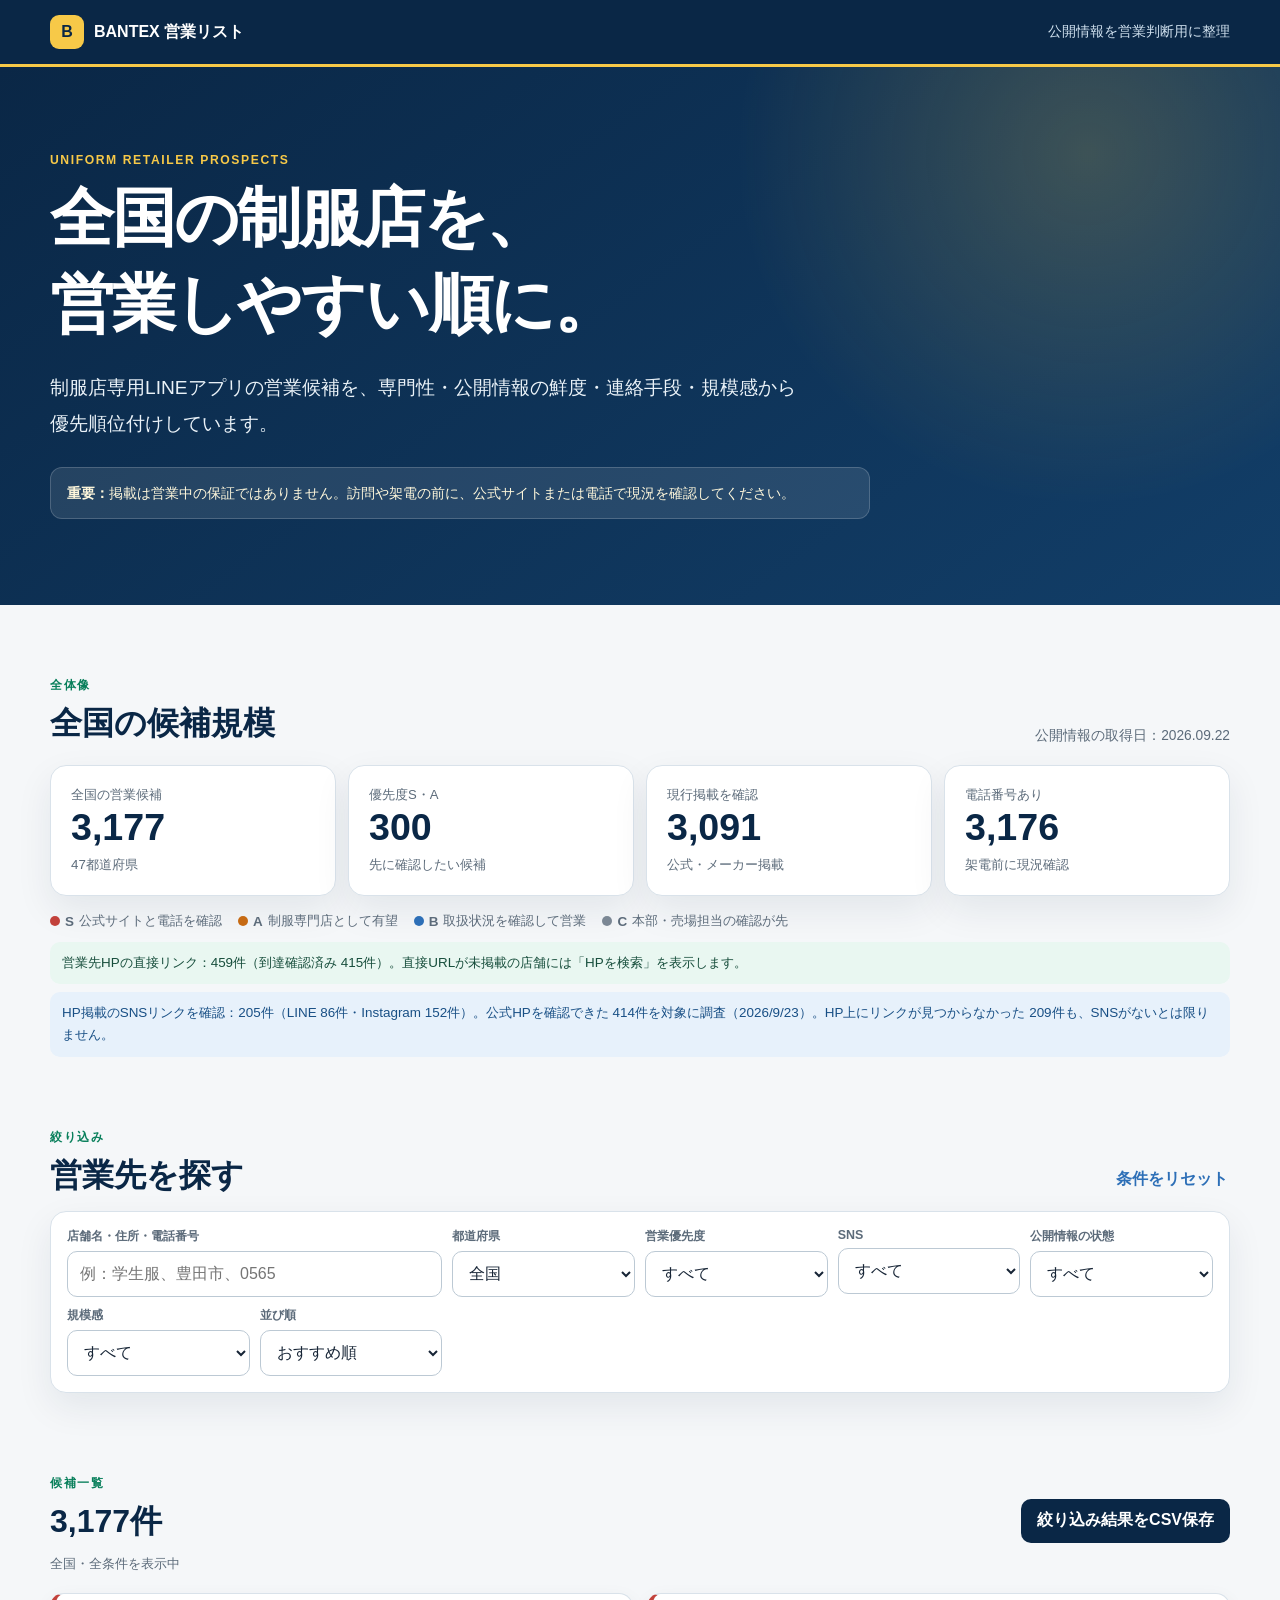
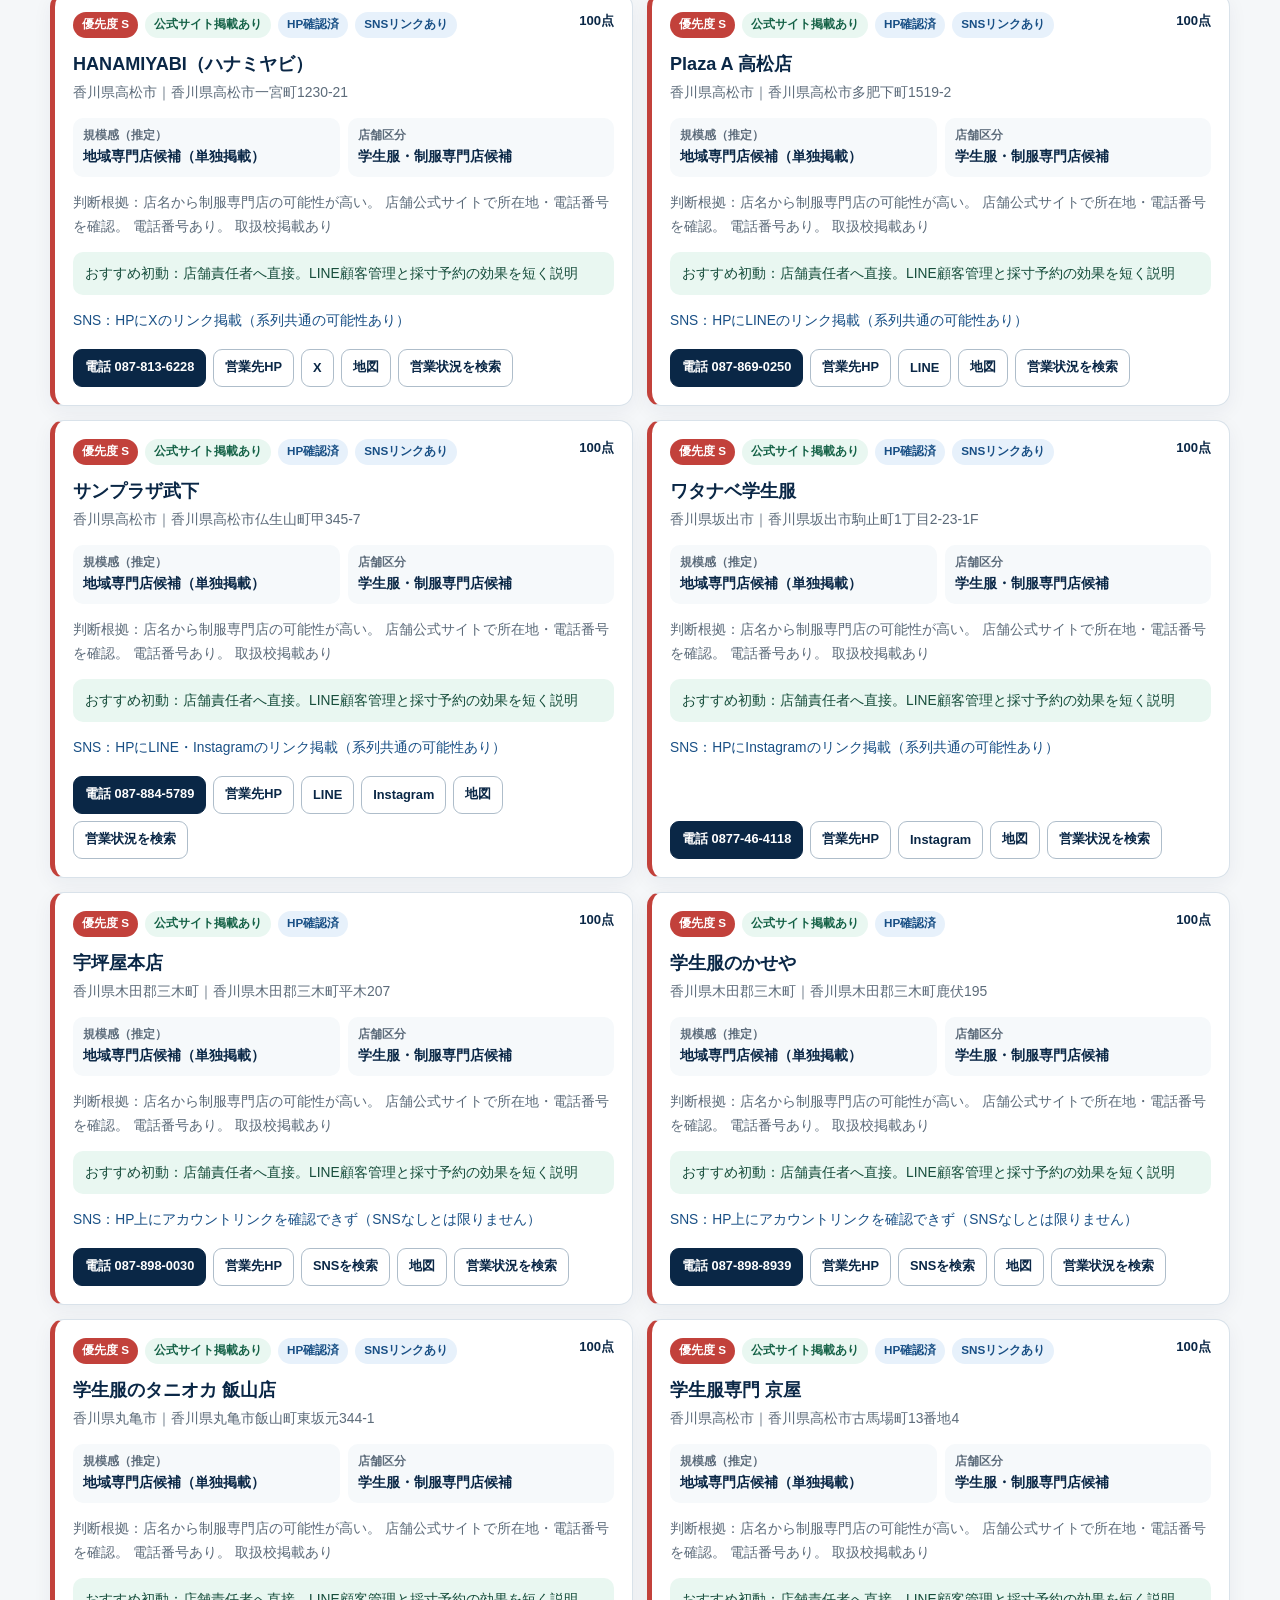
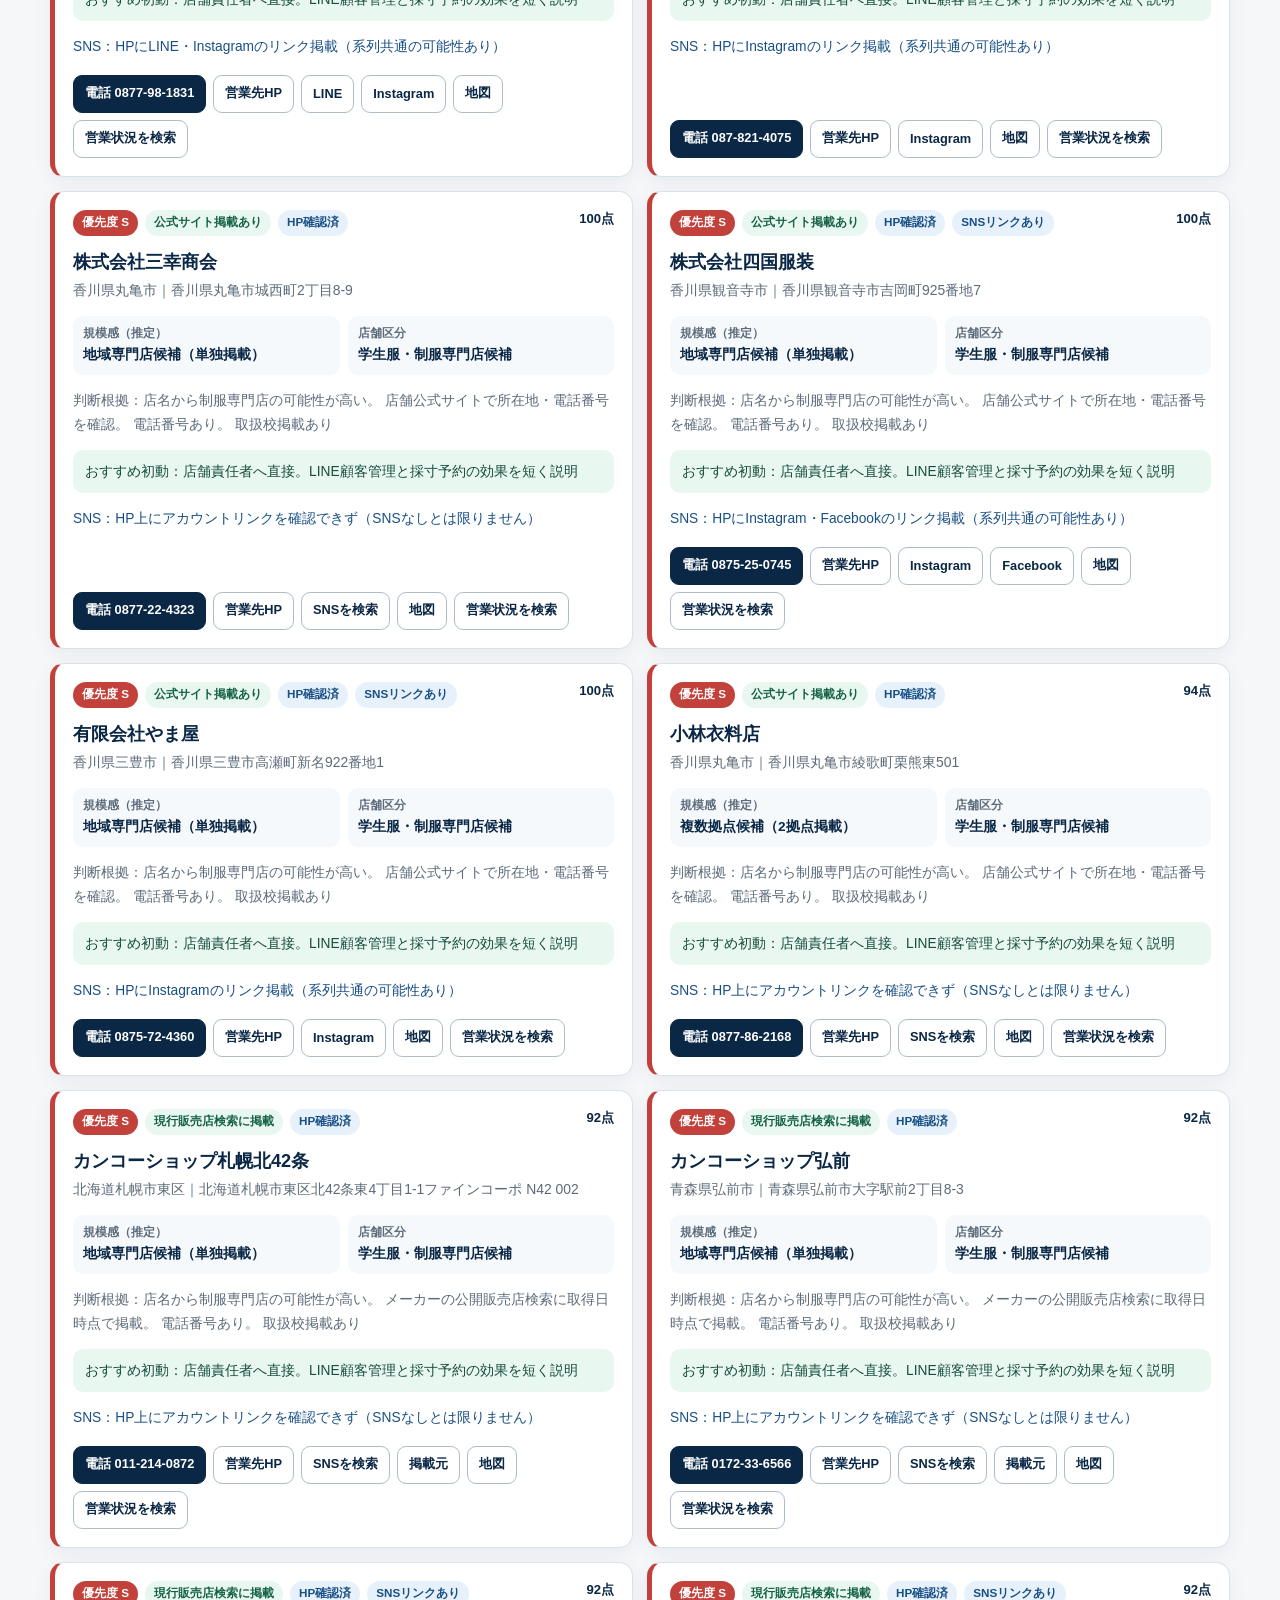
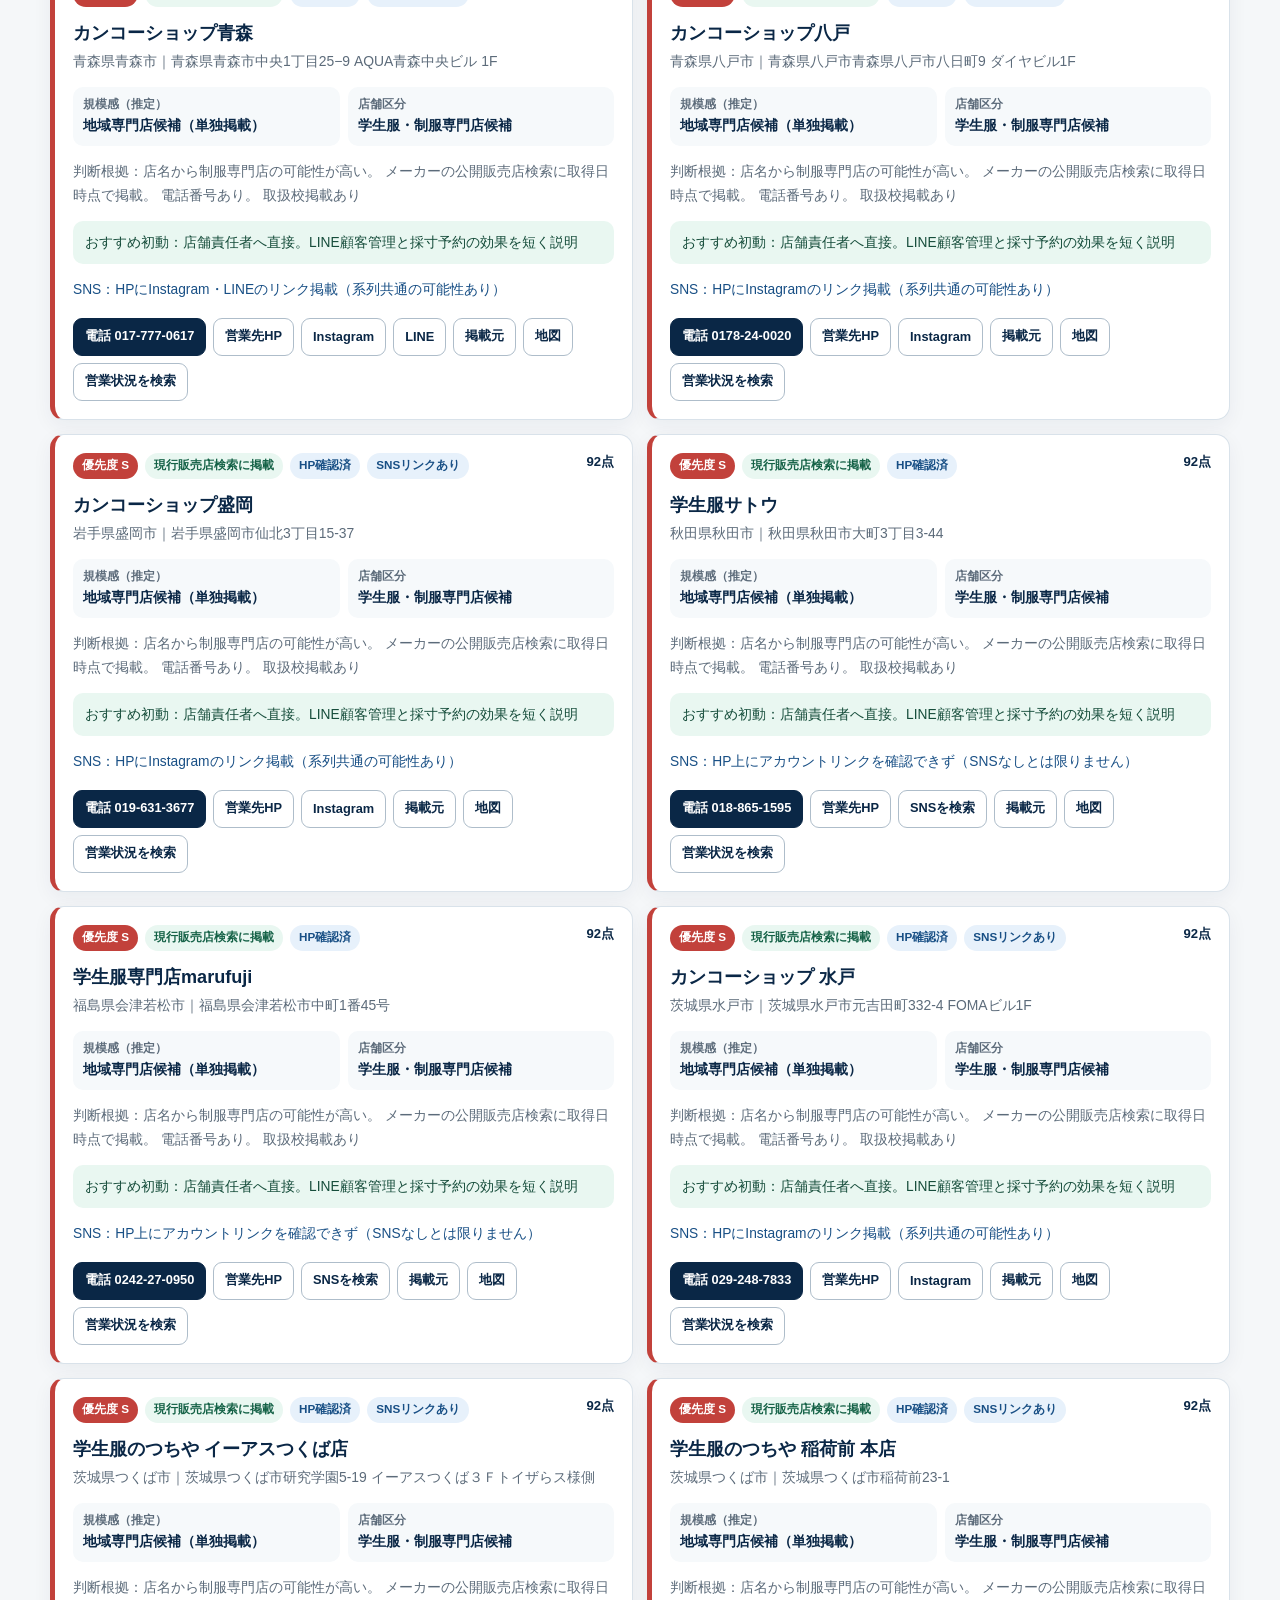
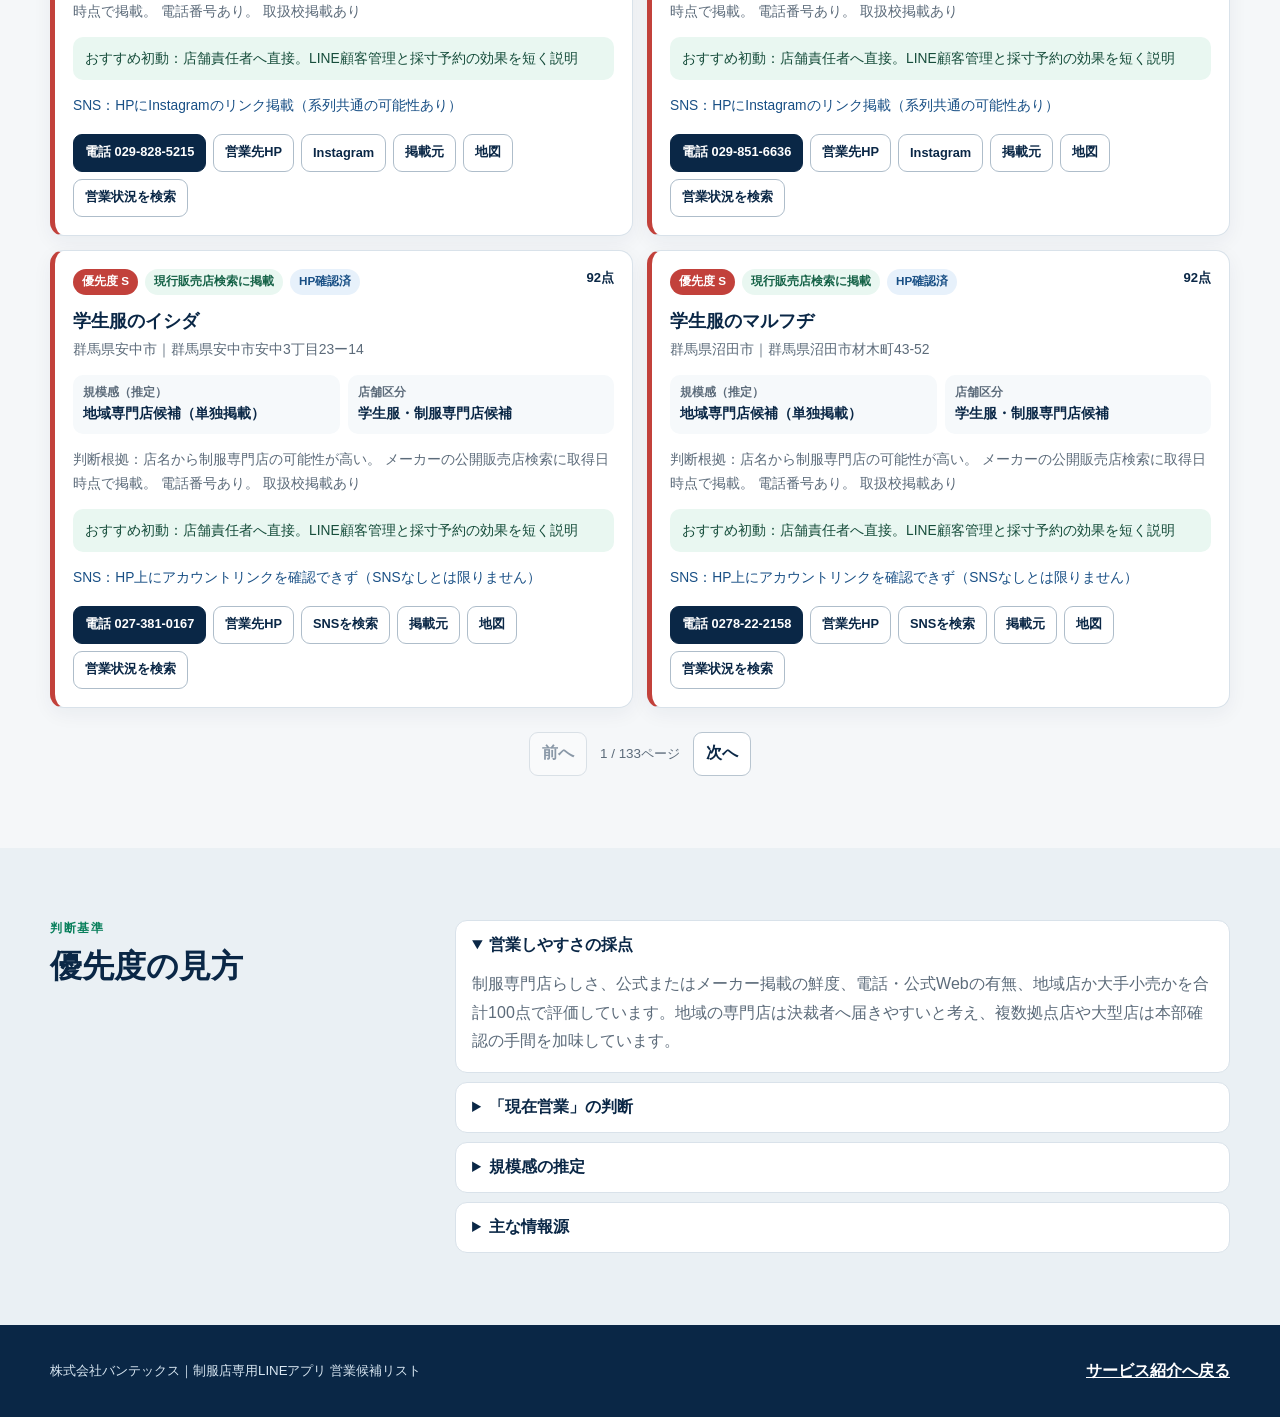
==== commit 36a7c252: "Add verified SNS links to prospect directory" ====
--- a/prospects/index.html
+++ b/prospects/index.html
@@ -49,6 +49,7 @@
           <span><i class="priority-dot priority-c"></i><strong>C</strong> 本部・売場担当の確認が先</span>
         </div>
         <p id="hpCoverage" class="hp-coverage"></p>
+        <p id="snsCoverage" class="sns-coverage"></p>
       </div>
     </section>
 
@@ -79,6 +80,17 @@
               <option value="A">A：優先</option>
               <option value="B">B：確認後</option>
               <option value="C">C：低め</option>
+            </select>
+          </label>
+          <label class="field">
+            <span>SNS</span>
+            <select id="socialSelect">
+              <option value="">すべて</option>
+              <option value="linked">HPにSNSリンクあり</option>
+              <option value="LINE">LINEあり</option>
+              <option value="Instagram">Instagramあり</option>
+              <option value="no_link">HPにリンク未掲載</option>
+              <option value="unchecked">未確認</option>
             </select>
           </label>
           <label class="field">
@@ -150,7 +162,7 @@
           </details>
           <details>
             <summary>主な情報源</summary>
-            <p><a href="https://kanko-gakuseifuku.co.jp/shopinfo/map" target="_blank" rel="noopener noreferrer">カンコー学生服 全国販売店検索</a>、<a href="http://www.yamako8.info/school/" target="_blank" rel="noopener noreferrer">山耕学生服販売店ナビ</a>、香川県内店舗の公式サイトです。各カードの「営業先HP」「HPを検索」「掲載元」「地図」「営業状況を検索」から確認できます。</p>
+            <p><a href="https://kanko-gakuseifuku.co.jp/shopinfo/map" target="_blank" rel="noopener noreferrer">カンコー学生服 全国販売店検索</a>、<a href="http://www.yamako8.info/school/" target="_blank" rel="noopener noreferrer">山耕学生服販売店ナビ</a>、香川県内店舗の公式サイトです。SNSは営業先HP内のアカウントリンクを確認したもので、掲載先のアカウントへカードから直接移動できます。系列共通のアカウントを含む可能性があります。リンクが見つからない場合でも、SNSが存在しないことは意味しません。</p>
           </details>
         </div>
       </div>
--- a/prospects/styles.css
+++ b/prospects/styles.css
@@ -212,6 +212,15 @@
   font-size: .84rem;
   line-height: 1.65;
 }
+.sns-coverage {
+  margin: 8px 0 0;
+  padding: 10px 12px;
+  color: #184f85;
+  background: #e7f1fb;
+  border-radius: 10px;
+  font-size: .84rem;
+  line-height: 1.65;
+}
 .priority-dot { width: 10px; height: 10px; border-radius: 50%; }
 .priority-s { background: var(--red); }
 .priority-a { background: var(--orange); }
@@ -335,7 +344,8 @@
 .signal strong { display: block; margin-top: 3px; color: var(--navy); font-size: .85rem; line-height: 1.55; }
 
 .reason,
-.approach {
+.approach,
+.social-note {
   margin: 0;
   font-size: .86rem;
   line-height: 1.7;
@@ -343,6 +353,7 @@
 }
 .reason { color: var(--muted); }
 .approach { padding: 10px 12px; color: #164d3b; background: var(--green-pale); border-radius: 10px; }
+.social-note { color: #184f85; }
 
 .link-row { margin-top: auto; padding-top: 2px; }
 .card-link {
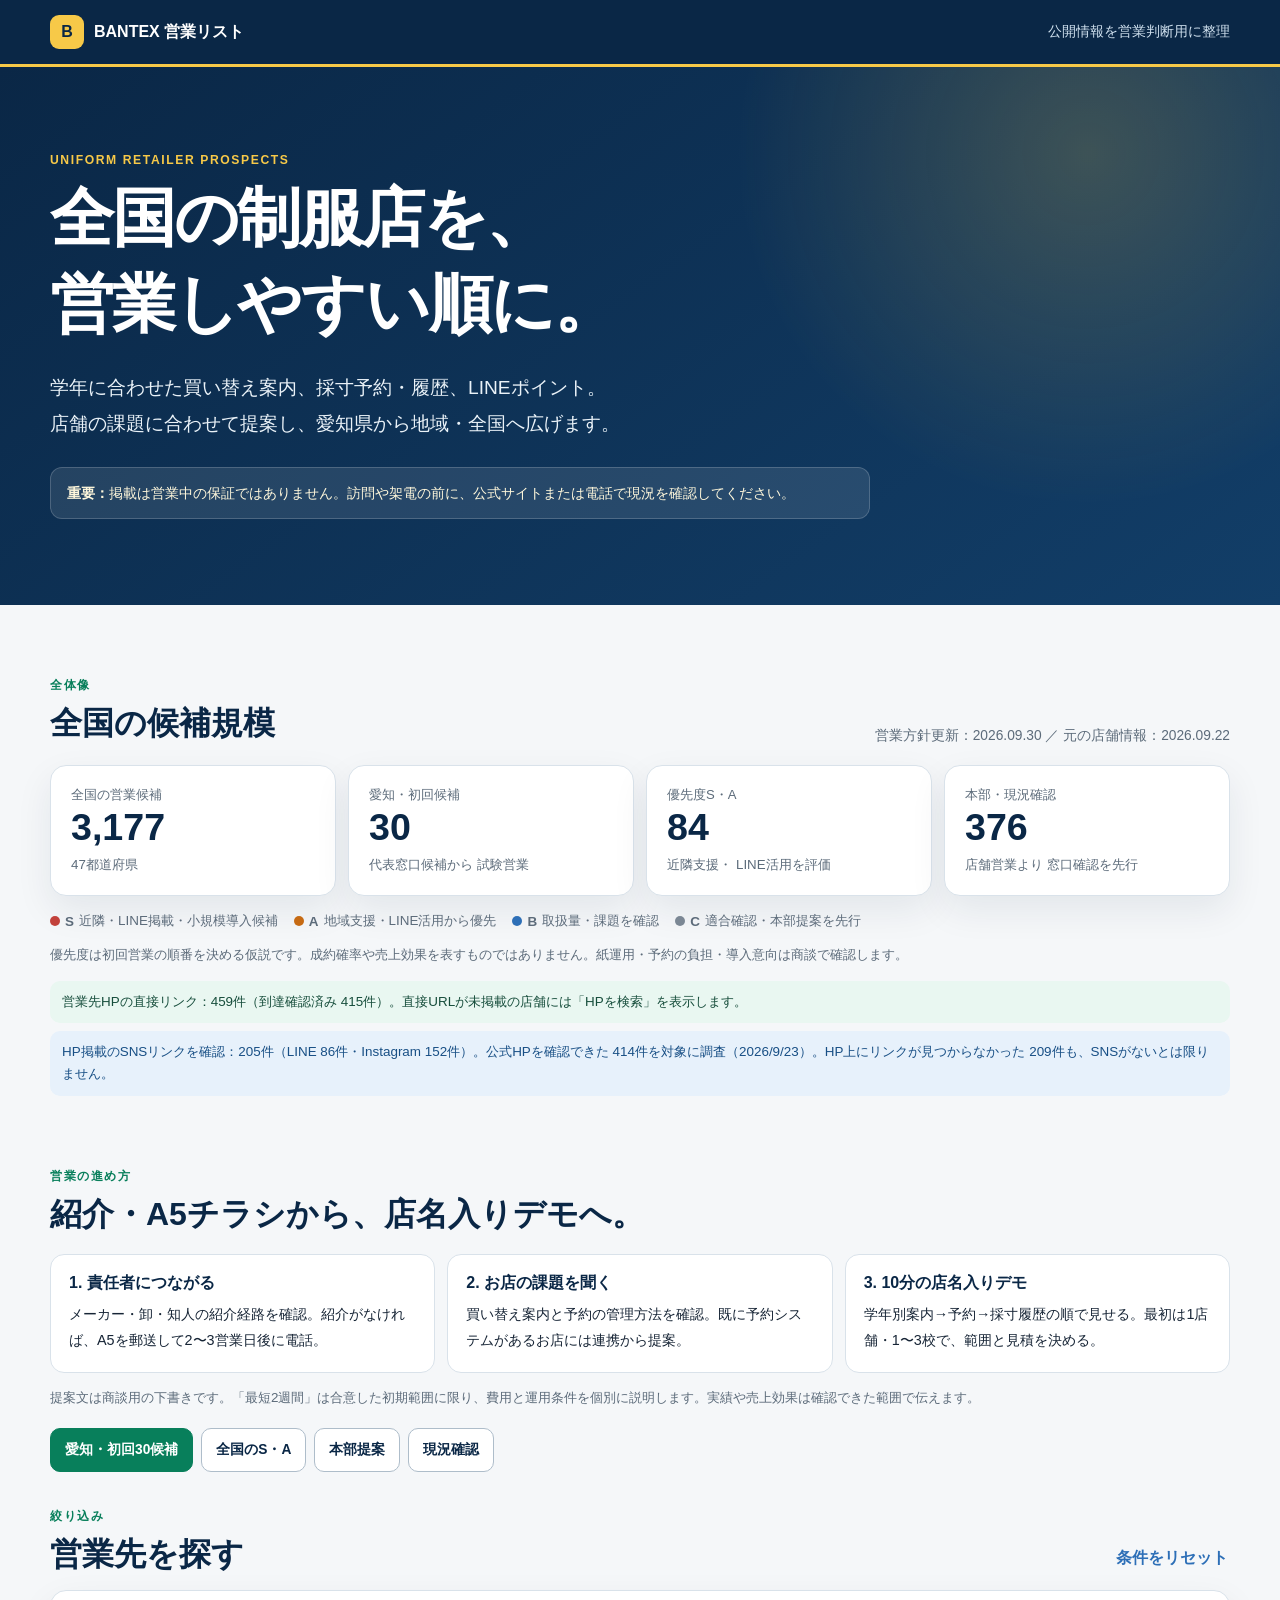
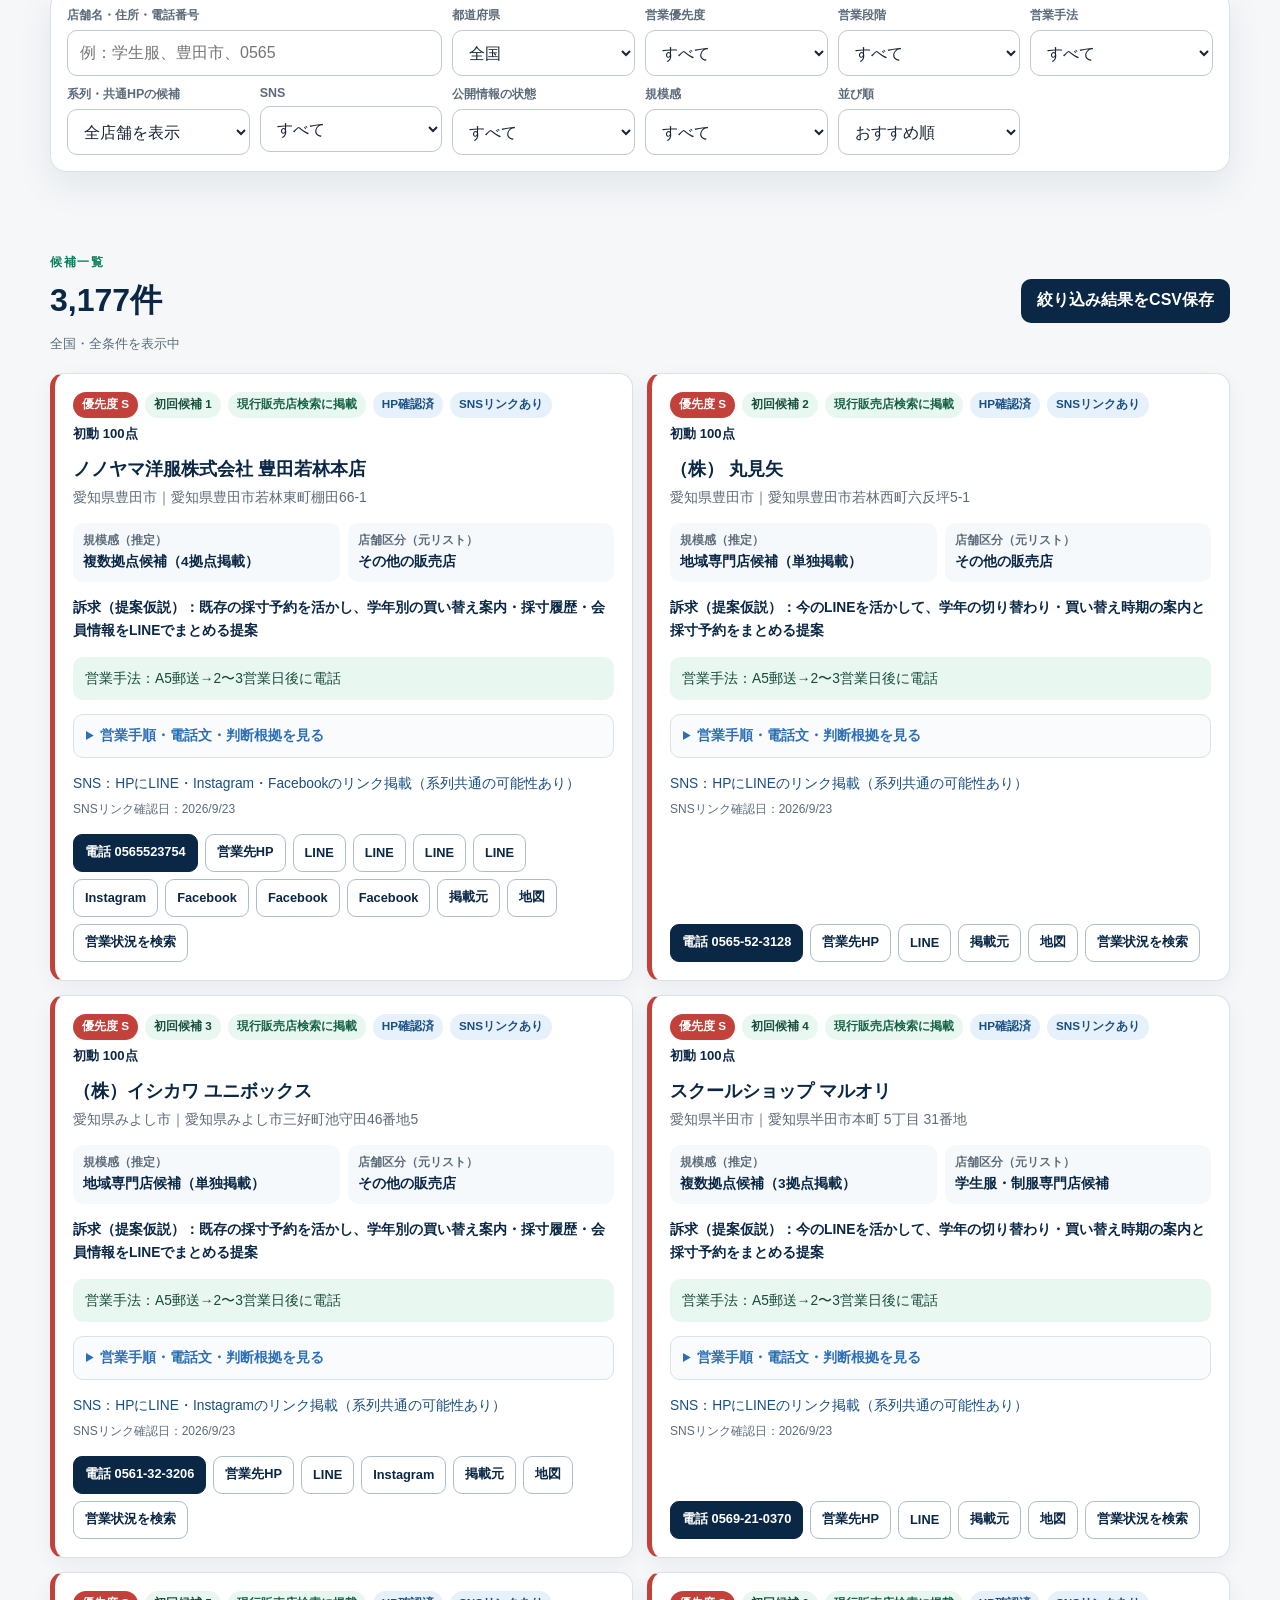
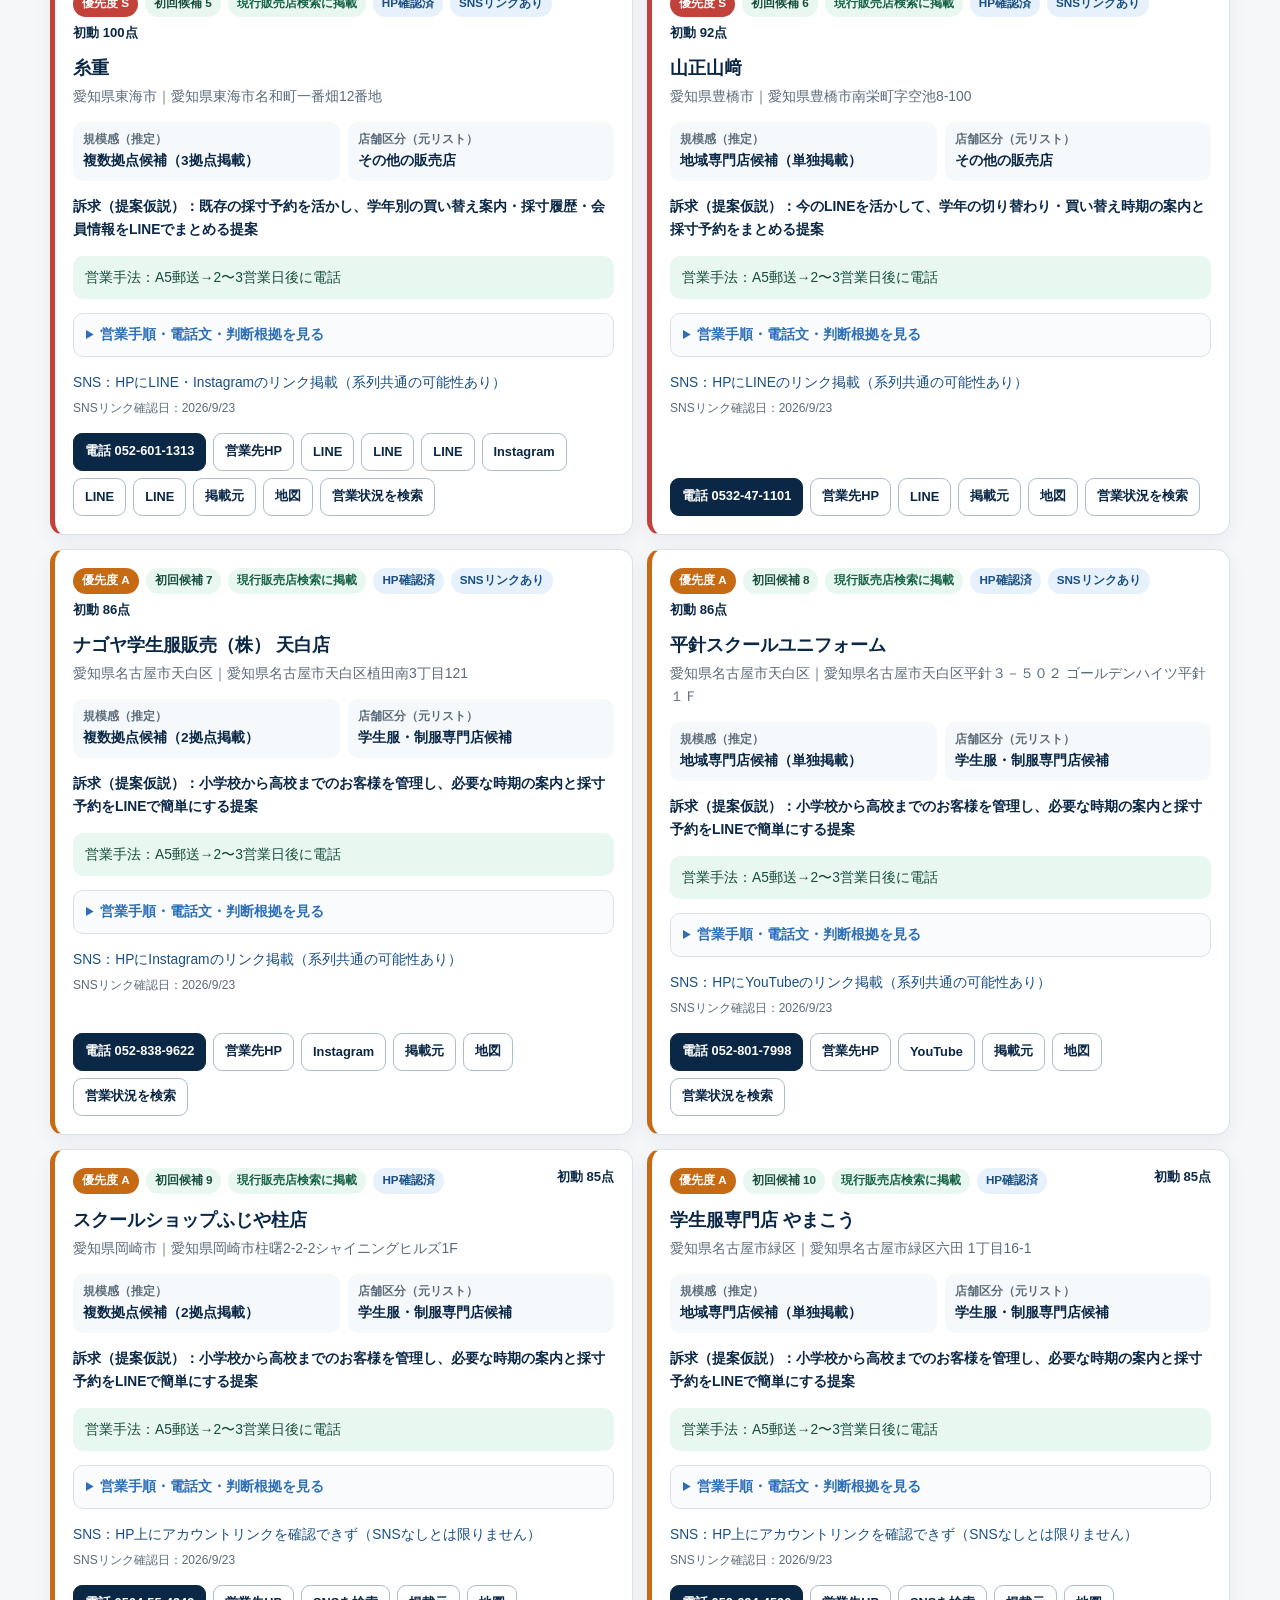
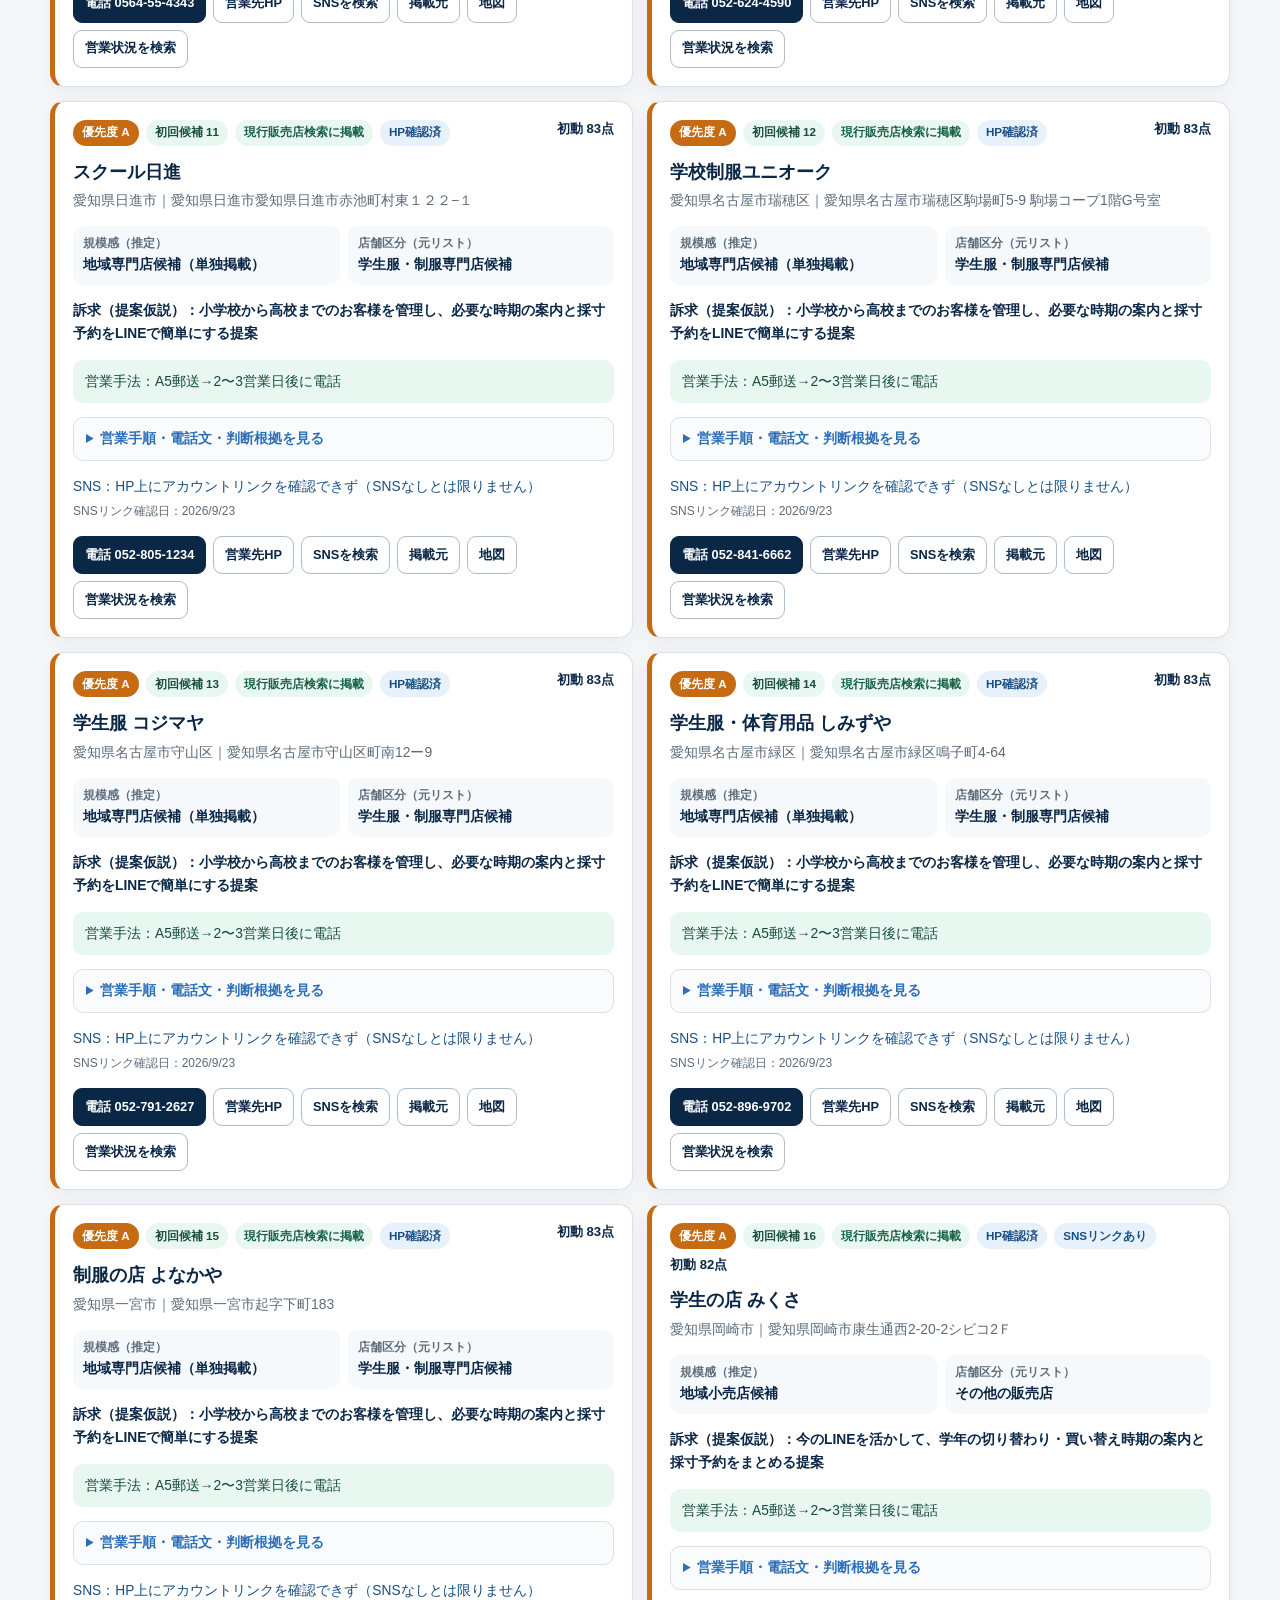
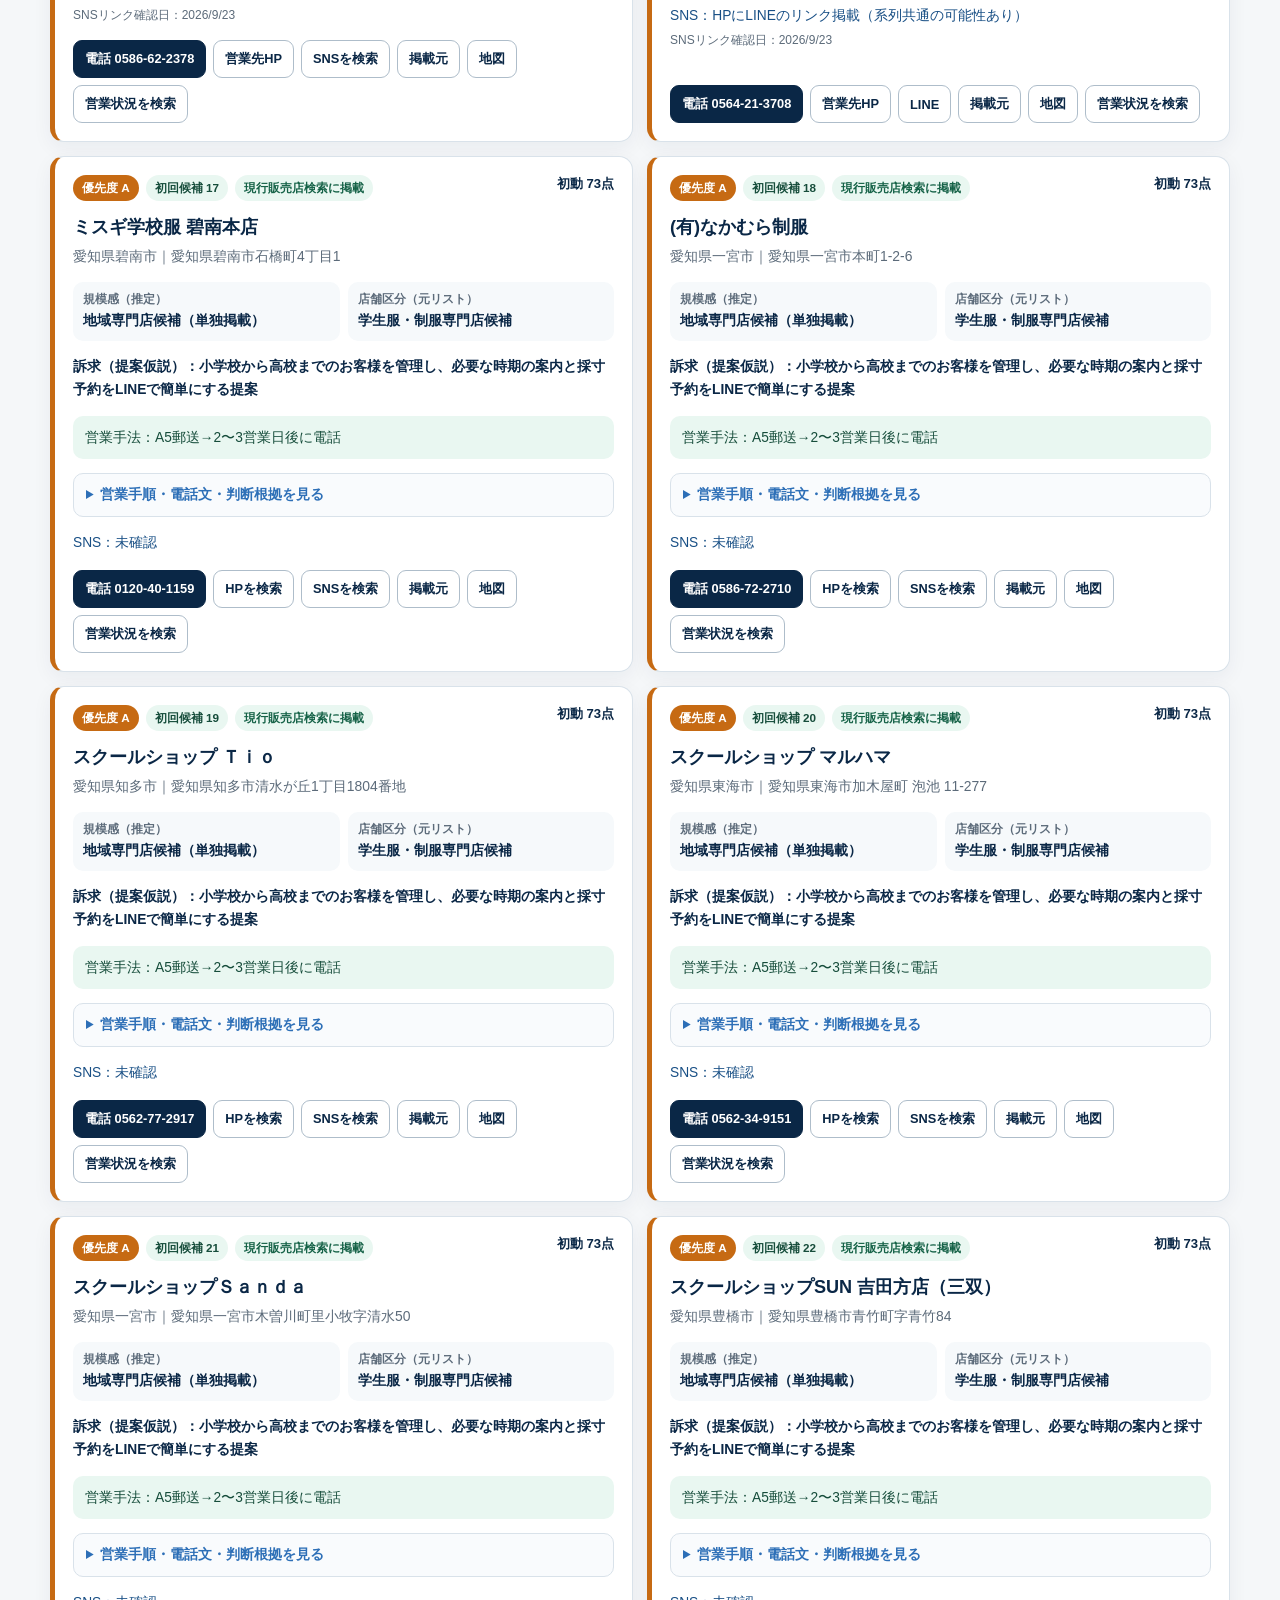
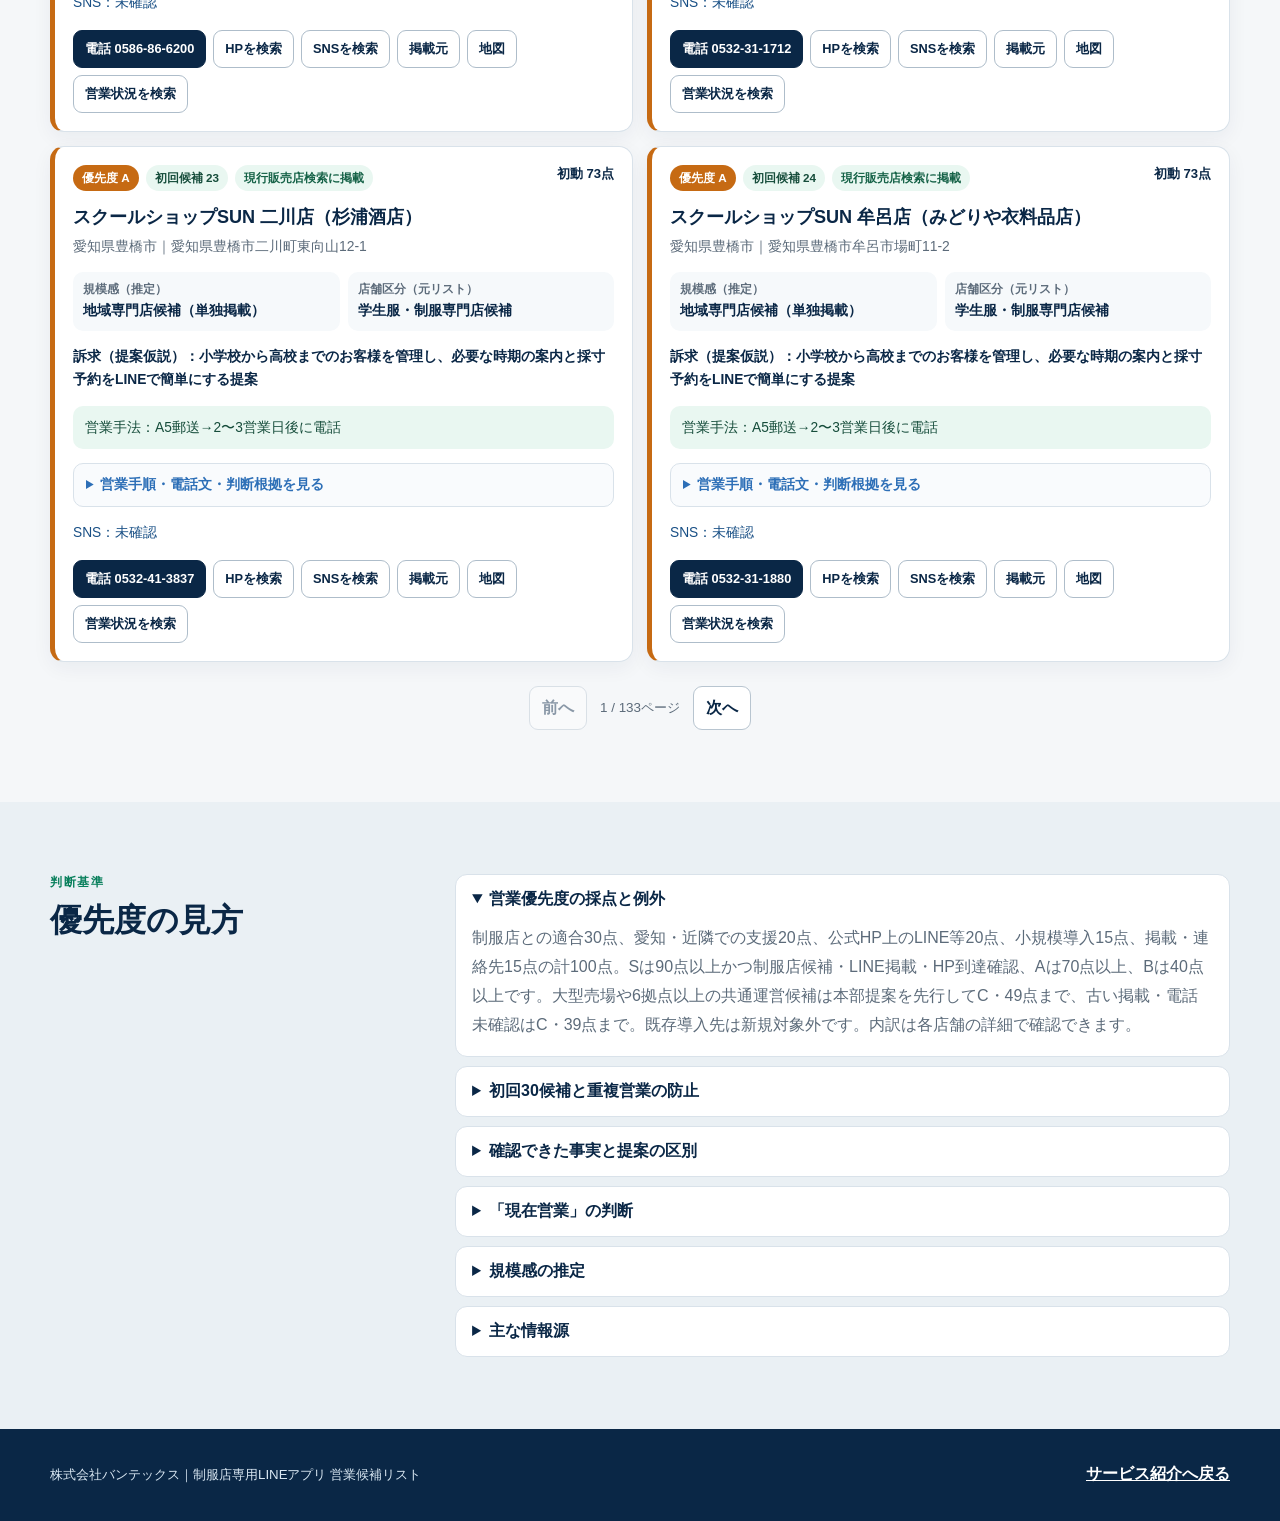
==== commit 6b1e79a8: "Update uniform retailer sales priorities and outreach playbook" ====
--- a/prospects/index.html
+++ b/prospects/index.html
@@ -4,10 +4,10 @@
   <meta charset="utf-8">
   <meta name="viewport" content="width=device-width, initial-scale=1, viewport-fit=cover">
   <title>全国制服店 営業候補リスト｜BANTEX</title>
-  <meta name="description" content="全国の制服販売店を、公開情報の鮮度、店舗規模の推定、営業しやすさで整理した営業候補一覧です。">
+  <meta name="description" content="全国の制服店の営業優先度、連絡手法、訴求内容と商談の確認事項。愛知県の初回候補からLINE制服屋アプリをご提案。">
   <meta name="robots" content="noindex,nofollow,noarchive">
   <meta name="theme-color" content="#0a2746">
-  <link rel="stylesheet" href="styles.css">
+  <link rel="stylesheet" href="styles.css?v=20260930-2">
 </head>
 <body>
   <a class="skip-link" href="#results">一覧へ移動</a>
@@ -27,7 +27,7 @@
       <div class="hero-inner">
         <p class="eyebrow">UNIFORM RETAILER PROSPECTS</p>
         <h1 id="page-title"><span class="phrase">全国の制服店を、</span><span class="phrase">営業しやすい順に。</span></h1>
-        <p class="lead">制服店専用LINEアプリの営業候補を、専門性・公開情報の鮮度・連絡手段・規模感から優先順位付けしています。</p>
+        <p class="lead"><span class="keep">学年に合わせた買い替え案内、</span><span class="keep">採寸予約・履歴、</span><span class="keep">LINEポイント。</span><span class="keep">店舗の課題に合わせて提案し、</span><span class="keep">愛知県から地域・全国へ広げます。</span></p>
         <p class="caution"><strong>重要：</strong>掲載は営業中の保証ではありません。訪問や架電の前に、公式サイトまたは電話で現況を確認してください。</p>
       </div>
     </section>
@@ -43,13 +43,33 @@
         </div>
         <div class="summary-grid" id="summaryGrid" aria-live="polite"></div>
         <div class="legend" aria-label="営業優先度の説明">
-          <span><i class="priority-dot priority-s"></i><strong>S</strong> 公式サイトと電話を確認</span>
-          <span><i class="priority-dot priority-a"></i><strong>A</strong> 制服専門店として有望</span>
-          <span><i class="priority-dot priority-b"></i><strong>B</strong> 取扱状況を確認して営業</span>
-          <span><i class="priority-dot priority-c"></i><strong>C</strong> 本部・売場担当の確認が先</span>
-        </div>
+          <span><i class="priority-dot priority-s"></i><strong>S</strong> 近隣・LINE掲載・小規模導入候補</span>
+          <span><i class="priority-dot priority-a"></i><strong>A</strong> 地域支援・LINE活用から優先</span>
+          <span><i class="priority-dot priority-b"></i><strong>B</strong> 取扱量・課題を確認</span>
+          <span><i class="priority-dot priority-c"></i><strong>C</strong> 適合確認・本部提案を先行</span>
+        </div>
+        <p class="score-note">優先度は初回営業の順番を決める仮説です。成約確率や売上効果を表すものではありません。紙運用・予約の負担・導入意向は商談で確認します。</p>
         <p id="hpCoverage" class="hp-coverage"></p>
         <p id="snsCoverage" class="sns-coverage"></p>
+      </div>
+    </section>
+
+    <section class="playbook-section" aria-labelledby="playbook-title">
+      <div class="section-inner">
+        <p class="section-kicker">営業の進め方</p>
+        <h2 id="playbook-title">紹介・A5チラシから、店名入りデモへ。</h2>
+        <div class="playbook-grid">
+          <article><strong>1. 責任者につながる</strong><p>メーカー・卸・知人の紹介経路を確認。紹介がなければ、A5を郵送して2〜3営業日後に電話。</p></article>
+          <article><strong>2. お店の課題を聞く</strong><p>買い替え案内と予約の管理方法を確認。既に予約システムがあるお店には連携から提案。</p></article>
+          <article><strong>3. 10分の店名入りデモ</strong><p>学年別案内→予約→採寸履歴の順で見せる。最初は1店舗・1〜3校で、範囲と見積を決める。</p></article>
+        </div>
+        <p class="score-note">提案文は商談用の下書きです。「最短2週間」は合意した初期範囲に限り、費用と運用条件を個別に説明します。実績や売上効果は確認できた範囲で伝えます。</p>
+        <div class="quick-filters" aria-label="営業段階をすぐに選ぶ">
+          <button type="button" data-preset="pilot">愛知・初回30候補</button>
+          <button type="button" data-preset="high">全国のS・A</button>
+          <button type="button" data-preset="headquarters">本部提案</button>
+          <button type="button" data-preset="verify">現況確認</button>
+        </div>
       </div>
     </section>
 
@@ -78,8 +98,39 @@
               <option value="">すべて</option>
               <option value="S">S：最優先</option>
               <option value="A">A：優先</option>
+              <option value="high">S・A：優先候補</option>
               <option value="B">B：確認後</option>
-              <option value="C">C：低め</option>
+              <option value="C">C：適合・本部確認</option>
+            </select>
+          </label>
+          <label class="field">
+            <span>営業段階</span>
+            <select id="phaseSelect">
+              <option value="">すべて</option>
+              <option value="pilot">愛知・初回30候補</option>
+              <option value="expand">地域・全国展開</option>
+              <option value="qualify">課題・取扱を確認</option>
+              <option value="headquarters">本部・運営会社へ</option>
+              <option value="verify">現況・連絡先を確認</option>
+              <option value="exclude">既存導入先・新規対象外</option>
+            </select>
+          </label>
+          <label class="field">
+            <span>営業手法</span>
+            <select id="methodSelect">
+              <option value="">すべて</option>
+              <option value="postal">A5郵送→電話</option>
+              <option value="phone">電話→資料・デモ</option>
+              <option value="headquarters">本部窓口の確認</option>
+              <option value="verify">現況の確認</option>
+              <option value="none">新規対象外</option>
+            </select>
+          </label>
+          <label class="field">
+            <span>系列・共通HPの候補</span>
+            <select id="contactSelect">
+              <option value="">全店舗を表示</option>
+              <option value="representative">代表窓口候補のみ</option>
             </select>
           </label>
           <label class="field">
@@ -149,8 +200,16 @@
         </div>
         <div class="method-copy">
           <details open>
-            <summary>営業しやすさの採点</summary>
-            <p>制服専門店らしさ、公式またはメーカー掲載の鮮度、電話・公式Webの有無、地域店か大手小売かを合計100点で評価しています。地域の専門店は決裁者へ届きやすいと考え、複数拠点店や大型店は本部確認の手間を加味しています。</p>
+            <summary>営業優先度の採点と例外</summary>
+            <p>制服店との適合30点、愛知・近隣での支援20点、公式HP上のLINE等20点、小規模導入15点、掲載・連絡先15点の計100点。Sは90点以上かつ制服店候補・LINE掲載・HP到達確認、Aは70点以上、Bは40点以上です。大型売場や6拠点以上の共通運営候補は本部提案を先行してC・49点まで、古い掲載・電話未確認はC・39点まで。既存導入先は新規対象外です。内訳は各店舗の詳細で確認できます。</p>
+          </details>
+          <details>
+            <summary>初回30候補と重複営業の防止</summary>
+            <p>愛知県内で電話があり、現行掲載・5拠点以内・55点以上の専門店等から代表窓口候補を選び、上位30候補を初回対象にしています。名称や共通HPからの系列推定は法人同一性の保証ではありません。実際の運営会社と決裁者を確認し、同じ会社へ重複して連絡しない運用を推奨します。</p>
+          </details>
+          <details>
+            <summary>確認できた事実と提案の区別</summary>
+            <p>一部の愛知県店舗は2026年9月30日に公式HPの取扱校・店舗数・予約導線を追加確認しました。他の掲載・SNS情報には元の取得日を表示します。予約リンクがないことは電話・紙運用の証拠ではありません。各店舗の訴求・質問・電話文は営業仮説であり、課題、予算、会員数、連携可否を商談で確認して提案範囲を決めます。</p>
           </details>
           <details>
             <summary>「現在営業」の判断</summary>
@@ -176,7 +235,7 @@
     </div>
   </footer>
 
-  <script src="stores.js"></script>
-  <script src="app.js"></script>
+  <script src="stores.js?v=20260930-2"></script>
+  <script src="app.js?v=20260930-2"></script>
 </body>
 </html>
--- a/prospects/styles.css
+++ b/prospects/styles.css
@@ -127,6 +127,7 @@
 h2 { margin: 0; color: var(--navy); font-size: clamp(1.4rem, 3vw, 2rem); }
 h3 { margin: 0; color: var(--navy); font-size: 1.13rem; }
 .phrase { display: inline-block; max-width: 100%; white-space: nowrap; }
+.keep { display: inline-block; max-width: 100%; white-space: nowrap; }
 .lead {
   max-width: 760px;
   margin: 22px 0 0;
@@ -152,6 +153,15 @@
 .controls-section,
 .results-section,
 .method-section { padding-block: clamp(36px, 6vw, 72px); }
+.playbook-section { padding-bottom: 36px; }
+.playbook-grid { display: grid; grid-template-columns: repeat(3, minmax(0, 1fr)); gap: 12px; margin-top: 18px; }
+.playbook-grid article { min-width: 0; padding: 18px; border: 1px solid var(--line); border-radius: 14px; background: #fff; }
+.playbook-grid strong { color: var(--navy); }
+.playbook-grid p { margin: 8px 0 0; font-size: .9rem; line-height: 1.8; text-wrap: pretty; }
+.score-note { color: var(--muted); font-size: .84rem; line-height: 1.8; text-wrap: pretty; }
+.quick-filters { display: flex; flex-wrap: wrap; gap: 8px; margin-top: 18px; }
+.quick-filters button { min-width: 0; max-width: 100%; min-height: 44px; padding: 10px 14px; border: 1px solid #aebdca; border-radius: 10px; color: var(--navy); background: #fff; cursor: pointer; font-weight: 700; font-size: .86rem; white-space: nowrap; }
+.quick-filters button:first-child { border-color: var(--green); color: #fff; background: var(--green); }
 .controls-section { padding-top: 0; }
 .results-section { padding-top: 10px; }
 .method-section { background: #eaf0f4; }
@@ -192,6 +202,7 @@
   line-height: 1;
 }
 .summary-card small { display: block; margin-top: 8px; color: var(--muted); line-height: 1.5; }
+.summary-card small .keep { display: inline-block; color: inherit; font-size: inherit; margin-right: .3em; }
 
 .legend {
   display: flex;
@@ -324,6 +335,7 @@
 .badge-status { color: #146146; background: var(--green-pale); }
 .badge-web { color: #184f85; background: #e7f1fb; }
 .badge-check { color: #8a4c0d; background: #fff4df; }
+.badge-phase { color: #164d3b; background: #e9f7f1; }
 .score { color: var(--navy); font-size: .82rem; font-weight: 900; white-space: nowrap; }
 
 .store-title { min-width: 0; }
@@ -345,7 +357,9 @@
 
 .reason,
 .approach,
-.social-note {
+.social-note,
+.sales-hook,
+.group-note {
   margin: 0;
   font-size: .86rem;
   line-height: 1.7;
@@ -354,6 +368,17 @@
 .reason { color: var(--muted); }
 .approach { padding: 10px 12px; color: #164d3b; background: var(--green-pale); border-radius: 10px; }
 .social-note { color: #184f85; }
+.sales-hook { color: var(--navy); font-weight: 700; }
+.group-note { color: #81520e; padding: 8px 10px; border-radius: 8px; background: #fff4df; }
+.social-date { margin: -9px 0 0; font-size: .75rem; color: var(--muted); }
+.sales-details { min-width: 0; max-width: 100%; border: 1px solid var(--line); border-radius: 10px; background: #f9fbfd; }
+.sales-details summary { padding: 12px; color: var(--blue); font-size: .85rem; font-weight: 700; cursor: pointer; }
+.sales-detail-body { min-width: 0; padding: 0 12px 12px; display: grid; gap: 12px; }
+.sales-detail-body p { min-width: 0; margin: 0; font-size: .84rem; line-height: 1.85; text-wrap: pretty; }
+.opening-script { padding: 10px; border-left: 3px solid var(--green); background: #e9f7f1; }
+.evidence-note { color: #184f85; }
+.qualification-note { color: var(--muted); }
+.sales-detail-body .card-link { justify-self: start; max-width: 100%; }
 
 .link-row { margin-top: auto; padding-top: 2px; }
 .card-link {
@@ -408,6 +433,7 @@
   .filter-grid { grid-template-columns: repeat(2, minmax(0, 1fr)); }
   .field-wide { grid-column: span 2; }
   .store-list { grid-template-columns: 1fr; }
+  .playbook-grid { grid-template-columns: 1fr; }
 }
 
 @media (max-width: 600px) {
